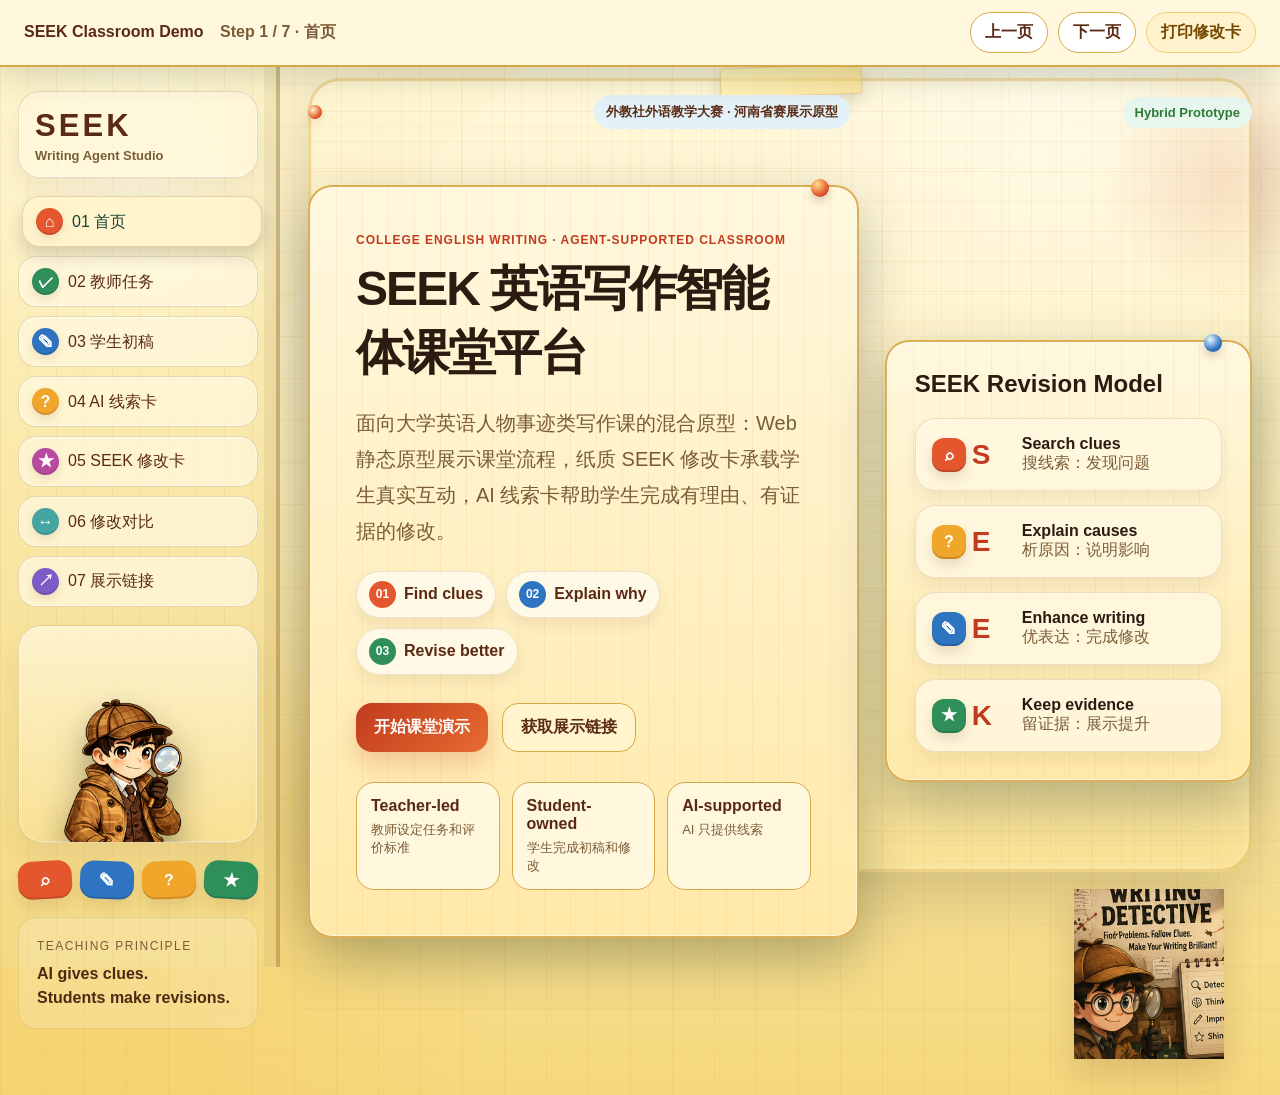
==== index.html @ 020553aa "Add multi-pose characters and rubric reference" ====
<!DOCTYPE html>
<html lang="zh-CN">
<head>
  <meta charset="UTF-8" />
  <meta name="viewport" content="width=device-width, initial-scale=1.0" />
  <title>SEEK Writing Agent Studio</title>
  <link rel="stylesheet" href="styles.css?v=multi-poses-rubric" />
</head>
<body>
  <div class="demo-toolbar" aria-label="Classroom demo controls">
    <div>
      <strong>SEEK Classroom Demo</strong>
      <span id="stepIndicator">Step 1 / 7 · 首页</span>
    </div>
    <div class="toolbar-actions">
      <button id="prevStep" class="ghost-btn">上一页</button>
      <button id="nextStep" class="ghost-btn">下一页</button>
      <button id="printCard" class="print-btn">打印修改卡</button>
    </div>
  </div>

  <div class="app-shell">
    <aside class="sidebar">
      <div class="brand">
        <div>
          <h1>SEEK</h1>
          <p>Writing Agent Studio</p>
        </div>
      </div>
      <nav class="nav-list" aria-label="Prototype sections">
        <button class="nav-item active" data-target="home"><span class="nav-icon">⌂</span>01 首页</button>
        <button class="nav-item" data-target="teacher"><span class="nav-icon">✓</span>02 教师任务</button>
        <button class="nav-item" data-target="draft"><span class="nav-icon">✎</span>03 学生初稿</button>
        <button class="nav-item" data-target="clues"><span class="nav-icon">?</span>04 AI 线索卡</button>
        <button class="nav-item" data-target="seek-card"><span class="nav-icon">★</span>05 SEEK 修改卡</button>
        <button class="nav-item" data-target="review"><span class="nav-icon">↔</span>06 修改对比</button>
        <button class="nav-item" data-target="share"><span class="nav-icon">↗</span>07 展示链接</button>
      </nav>
      <div class="detective-figure" aria-hidden="true">
        <img src="assets/detective-character.png" alt="" />
      </div>
      <div class="tool-stickers" aria-hidden="true">
        <span>⌕</span><span>✎</span><span>?</span><span>★</span>
      </div>
      <div class="sidebar-note">
        <span>Teaching Principle</span>
        <strong>AI gives clues.<br />Students make revisions.</strong>
      </div>
    </aside>

    <main class="main-content">
      <section id="home" class="page active-page hero-page has-character pose-home" data-title="首页">
        <div class="page-character" aria-hidden="true"></div>
        <div class="topbar">
          <span class="badge">外教社外语教学大赛 · 河南省赛展示原型</span>
          <span class="status-dot">Hybrid Prototype</span>
        </div>
        <div class="hero-grid">
          <div class="hero-copy">
            <p class="eyebrow">College English Writing · Agent-supported Classroom</p>
            <h2>SEEK 英语写作智能体课堂平台</h2>
            <p class="hero-text">面向大学英语人物事迹类写作课的混合原型：Web 静态原型展示课堂流程，纸质 SEEK 修改卡承载学生真实互动，AI 线索卡帮助学生完成有理由、有证据的修改。</p>
            <div class="mission-tags" aria-label="Classroom mission tags">
              <span><i>01</i> Find clues</span>
              <span><i>02</i> Explain why</span>
              <span><i>03</i> Revise better</span>
            </div>
            <div class="hero-actions">
              <button class="primary-btn" data-target="teacher">开始课堂演示</button>
              <button class="secondary-btn" data-target="share">获取展示链接</button>
            </div>
            <div class="value-row">
              <div><b>Teacher-led</b><span>教师设定任务和评价标准</span></div>
              <div><b>Student-owned</b><span>学生完成初稿和修改</span></div>
              <div><b>AI-supported</b><span>AI 只提供线索</span></div>
            </div>
          </div>
          <div class="model-card">
            <h3>SEEK Revision Model</h3>
            <div class="seek-steps">
              <div><i>⌕</i><b>S</b><span>Search clues</span><em>搜线索：发现问题</em></div>
              <div><i>?</i><b>E</b><span>Explain causes</span><em>析原因：说明影响</em></div>
              <div><i>✎</i><b>E</b><span>Enhance writing</span><em>优表达：完成修改</em></div>
              <div><i>★</i><b>K</b><span>Keep evidence</span><em>留证据：展示提升</em></div>
            </div>
          </div>
        </div>
      </section>

      <section id="teacher" class="page has-character pose-teacher" data-title="教师任务">
        <div class="page-character" aria-hidden="true"></div>
        <div class="page-header">
          <div>
            <p class="eyebrow">Teacher Dashboard</p>
            <h2>创建人物事迹类写作任务</h2>
          </div>
          <span class="badge">教师主导 · 任务可控</span>
        </div>
        <div class="lesson-flow">
          <div class="flow-item active"><b>✓</b><span>Set Task</span></div>
          <div class="flow-item"><b>✎</b><span>Write Draft</span></div>
          <div class="flow-item"><b>?</b><span>Get Clues</span></div>
          <div class="flow-item"><b>↻</b><span>Revise</span></div>
          <div class="flow-item"><b>★</b><span>Review</span></div>
        </div>
        <div class="panel-grid two-cols">
          <article class="panel">
            <h3>Writing Task</h3>
            <label>Writing Topic</label>
            <input value="Write about a person who inspires you." />
            <label>Target Students</label>
            <input value="First-year non-English majors" />
            <label>Word Requirement</label>
            <input value="80–120 words / one complete paragraph" />
            <label>AI Feedback Mode</label>
            <input value="Clue-based feedback; no direct rewriting" />
          </article>
          <article class="panel rubric-panel">
            <h3>Writing Rubric</h3>
            <div class="rubric-image-card">
              <img src="assets/rubric-reference.png" alt="Writing rubric scoring criteria" />
            </div>
            <button class="primary-btn wide" data-target="draft">发布任务并进入学生端</button>
          </article>
        </div>
      </section>

      <section id="draft" class="page has-character pose-draft" data-title="学生初稿">
        <div class="page-character" aria-hidden="true"></div>
        <div class="page-header">
          <div>
            <p class="eyebrow">Student Workspace</p>
            <h2>学生初稿输入</h2>
          </div>
          <span class="badge">学生主体 · 先写后评</span>
        </div>
        <div class="panel-grid two-cols wide-left">
          <article class="panel">
            <h3>Writing Requirements</h3>
            <ul class="check-list">
              <li>Introduce who the person is.</li>
              <li>Describe one specific event.</li>
              <li>Show one clear quality.</li>
              <li>Explain what you learned.</li>
            </ul>
            <div class="mini-note">课堂提示：先完成自己的初稿，再请求 AI 给线索。</div>
            <div class="teacher-tip"><b>Teacher Cue</b><span>Ask students: What is still general in this draft?</span></div>
          </article>
          <article class="panel writing-panel">
            <h3>My First Draft</h3>
            <textarea id="draftText">The person who inspires me most is my high school English teacher, Ms. Lin. She was always patient and responsible. She often encouraged us when we felt nervous before exams. I still remember that she stayed in the classroom after school to help some students with their English. She also told us that learning English was not only for tests, but also for seeing a bigger world. Because of her, I became more confident in English learning. I think she is a good teacher and I respect her very much.</textarea>
            <button class="primary-btn" data-target="clues">Get AI Clues</button>
          </article>
        </div>
      </section>

      <section id="clues" class="page has-character pose-clues" data-title="AI 线索卡">
        <div class="page-character" aria-hidden="true"></div>
        <div class="page-header">
          <div>
            <p class="eyebrow">AI Clue Cards</p>
            <h2>AI 只给线索，不直接代写</h2>
          </div>
          <span class="badge warning">No full rewriting</span>
        </div>
        <div class="ai-policy">
          <span>Agent Rule</span>
          <strong>Do not rewrite the paragraph directly. Give clue-based feedback only.</strong>
        </div>
        <div class="clue-grid">
          <article class="clue-card selected"><i>人</i><span>Person Clue</span><h3>人物背景还可以更有意义</h3><p>The person is clear, but her background can be more meaningful.</p><strong>Question: What made her different from other teachers?</strong></article>
          <article class="clue-card selected"><i>事</i><span>Event Clue</span><h3>事件仍然比较笼统</h3><p>The event is mentioned, but it is still general.</p><strong>Question: What exactly happened after school?</strong></article>
          <article class="clue-card"><i>品</i><span>Quality Clue</span><h3>品质需要通过行动体现</h3><p>You used patient and responsible, but the event should show these qualities more strongly.</p><strong>Question: Which action shows them?</strong></article>
          <article class="clue-card"><i>悟</i><span>Lesson Clue</span><h3>结尾启发可以更深入</h3><p>The ending tells your feeling, but the lesson can be deeper.</p><strong>Question: How did she change your attitude?</strong></article>
          <article class="clue-card"><i>词</i><span>Language Clue</span><h3>表达准确但略普通</h3><p>Some expressions are correct but common.</p><strong>Question: Can you replace “good teacher” with a more specific expression?</strong></article>
        </div>
        <div class="bottom-action"><button class="primary-btn" data-target="seek-card">填写 SEEK 修改证据卡</button></div>
      </section>

      <section id="seek-card" class="page has-character pose-seek" data-title="SEEK 修改卡">
        <div class="page-character" aria-hidden="true"></div>
        <div class="page-header">
          <div>
            <p class="eyebrow">SEEK Revision Evidence</p>
            <h2>两分钟修改证据卡</h2>
          </div>
          <span class="badge">网页填写 · 纸质手卡同步</span>
        </div>
        <div id="printableCard" class="seek-form-card printable-card">
          <div class="card-title"><h3>SEEK 两分钟修改证据卡</h3><p>Topic: Write about a person who inspires you.</p></div>
          <div class="seek-row"><div class="seek-label">S<br /><span>Search</span></div><div><label>我发现的问题是：</label><input value="The event is not specific enough." /></div></div>
          <div class="seek-row"><div class="seek-label">E<br /><span>Explain</span></div><div><label>这个问题会让文章：</label><div class="chips"><button class="chip active">不具体</button><button class="chip">不清楚</button><button class="chip">不感人</button><button class="chip">不连贯</button></div></div></div>
          <div class="seek-row"><div class="seek-label">E<br /><span>Enhance</span></div><div><label>我准备：</label><div class="chips"><button class="chip active">加具体事件</button><button class="chip">换词语</button><button class="chip active">补品质</button><button class="chip">写启发</button></div></div></div>
          <div class="seek-row"><div class="seek-label">K<br /><span>Keep</span></div><div><label>修改后，文章变得：</label><div class="chips"><button class="chip active">更具体</button><button class="chip active">更清楚</button><button class="chip">更自然</button><button class="chip">更有感染力</button></div></div></div>
          <div class="speaking-frame">I added __________________ because __________________.</div>
        </div>
        <div class="bottom-action"><button class="secondary-btn" id="printCardInline">打印这张手卡</button><button class="primary-btn" data-target="review">查看修改前后对比</button></div>
      </section>

      <section id="review" class="page has-character pose-review" data-title="修改对比">
        <div class="page-character" aria-hidden="true"></div>
        <div class="page-header">
          <div>
            <p class="eyebrow">Before & After Review</p>
            <h2>修改前后对比与课堂展示</h2>
          </div>
          <span class="badge success">Evidence-based revision</span>
        </div>
        <div class="compare-grid">
          <article class="panel draft-card"><h3>Before Revision</h3><p>The person who inspires me most is my high school English teacher, Ms. Lin. She was always patient and responsible. She often encouraged us when we felt nervous before exams. I still remember that she stayed in the classroom after school to help some students with their English. She also told us that learning English was not only for tests, but also for seeing a bigger world. Because of her, I became more confident in English learning. I think she is a good teacher and I respect her very much.</p></article>
          <article class="panel revised-card"><h3>After Revision</h3><p>The person who has influenced me most is my high school English teacher, Ms. Lin. At that time, I was afraid of speaking English in public because I often worried about making mistakes. One evening before the final exam, she noticed that several of us were still confused about the speaking task. Instead of simply giving us answers, she stayed in the classroom for nearly an hour, listened to each student patiently, and helped us improve our expressions sentence by sentence. From her, I learned that a responsible teacher does not just teach a subject; she helps students discover confidence in themselves.</p></article>
        </div>
        <div class="evidence-strip"><div><span>Revision Action</span><b>Added a specific event</b></div><div><span>Reason</span><b>It shows responsibility more clearly</b></div><div><span>Effect</span><b>More specific and convincing</b></div></div>
        <div class="speaking-card"><strong>Student Speaking Frame</strong><p>I added a specific event because it can show Ms. Lin’s responsibility more clearly.</p></div>
      </section>

      <section id="share" class="page has-character pose-share" data-title="展示链接">
        <div class="page-character" aria-hidden="true"></div>
        <div class="page-header">
          <div>
            <p class="eyebrow">Contest Sharing Page</p>
            <h2>公网展示链接与课堂备用方案</h2>
          </div>
          <span class="badge success">Ready to Share</span>
        </div>
        <div class="panel-grid two-cols">
          <article class="panel">
            <h3>Web 原型体验地址</h3>
            <div class="link-box" id="publicLink">https://dark-077.github.io/seek-writing-agent-studio/</div>
            <button class="primary-btn" id="copyLink">复制链接</button>
            <p class="muted-text">发给评委、老师或同学时，请使用这个 github.io 链接。不要发送 GitHub 仓库代码链接。</p>
          </article>
          <article class="panel qr-panel">
            <h3>二维码占位区</h3>
            <div class="qr-mock" aria-label="QR code placeholder"><i></i><i></i><i></i><i></i><i></i><i></i><i></i><i></i><i></i></div>
            <p class="muted-text">正式提交前可将公网链接生成二维码，放入课件或打印材料。</p>
          </article>
        </div>
        <div class="backup-plan">
          <h3>现场备用方案</h3>
          <div><b>Plan A</b><span>公网链接在线演示</span></div>
          <div><b>Plan B</b><span>本地 index.html 离线打开</span></div>
          <div><b>Plan C</b><span>截图或演示视频备用</span></div>
        </div>
      </section>
    </main>
  </div>
  <script src="script.js"></script>
</body>
</html>
---- styles.css ----
:root {
  --bg: #fff0b8;
  --panel: #fff4cc;
  --ink: #2b1b10;
  --muted: #7a5d37;
  --primary: #c23b1e;
  --primary-dark: #5a2a14;
  --accent: #f4b82f;
  --line: #d7a846;
  --soft: #fff8df;
  --success: #2f7b36;
  --warning: #9d6500;
  --sticker-red: #e4572e;
  --sticker-blue: #2f74c0;
  --sticker-green: #2f8f5b;
  --sticker-purple: #b84aa0;
  font-family: Inter, "Segoe UI", "Microsoft YaHei", Arial, sans-serif;
}

* { box-sizing: border-box; }

body {
  margin: 0;
  background:
    radial-gradient(circle at 82% 12%, rgba(255, 255, 255, .52), transparent 22%),
    radial-gradient(circle at 8% 82%, rgba(244, 184, 47, .28), transparent 28%),
    linear-gradient(90deg, rgba(215, 168, 70, .16) 1px, transparent 1px),
    linear-gradient(rgba(215, 168, 70, .12) 1px, transparent 1px),
    linear-gradient(180deg, #fff8dc 0%, #ffefb7 48%, #f5d87d 100%);
  background-size: auto, auto, 42px 42px, 42px 42px, auto;
  color: var(--ink);
}

button, input, textarea { font: inherit; }

.app-shell {
  display: grid;
  grid-template-columns: 280px 1fr;
  min-height: 100vh;
}

.sidebar {
  background:
    radial-gradient(circle at 48% 14%, rgba(255,255,255,.46), transparent 24%),
    linear-gradient(90deg, rgba(215, 168, 70, .14) 1px, transparent 1px),
    linear-gradient(180deg, #fff5c9, #f3d982);
  background-size: auto, 28px 28px, auto;
  color: #4a2b13;
  padding: 24px 18px;
  display: flex;
  flex-direction: column;
  gap: 18px;
  position: sticky;
  top: 0;
  height: 100vh;
  border-right: 4px solid rgba(134, 91, 26, .38);
  box-shadow: inset -12px 0 0 rgba(134, 91, 26, .08);
}

.brand {
  padding: 16px 16px 14px;
  border-radius: 22px;
  background: rgba(255, 248, 223, .62);
  border: 1px solid rgba(134, 91, 26, .18);
  box-shadow: inset 0 0 0 1px rgba(255,255,255,.5), 0 12px 24px rgba(90,42,20,.08);
}

.brand h1 {
  margin: 0;
  letter-spacing: .1em;
  font-size: 31px;
  color: #5a2a14;
}
.brand p { margin: 4px 0 0; color: #7a5d37; font-size: 13px; font-weight: 700; }

.nav-list { display: grid; gap: 9px; }

.nav-item {
  border: 1px solid rgba(134, 91, 26, .2);
  background: rgba(255, 248, 223, .72);
  color: #5a2a14;
  border-radius: 18px;
  padding: 11px 13px;
  text-align: left;
  cursor: pointer;
  transition: .18s ease;
  box-shadow: inset 0 0 0 1px rgba(255,255,255,.42);
}

.nav-item:hover, .nav-item.active {
  background: #fff4cc;
  color: #164333;
  transform: translateX(4px);
  box-shadow: 0 8px 18px rgba(0,0,0,.16);
}

.nav-icon {
  width: 27px;
  height: 27px;
  margin-right: 9px;
  display: inline-grid;
  place-items: center;
  border-radius: 50%;
  color: white;
  font-weight: 900;
  box-shadow: inset 0 -2px 0 rgba(0,0,0,.12), 0 4px 8px rgba(90,42,20,.1);
}

.nav-item:nth-child(1) .nav-icon { background: var(--sticker-red); }
.nav-item:nth-child(2) .nav-icon { background: var(--sticker-green); }
.nav-item:nth-child(3) .nav-icon { background: var(--sticker-blue); }
.nav-item:nth-child(4) .nav-icon { background: #f0a52b; }
.nav-item:nth-child(5) .nav-icon { background: var(--sticker-purple); }
.nav-item:nth-child(6) .nav-icon { background: #45a6a1; }
.nav-item:nth-child(7) .nav-icon { background: #7d5cc8; }

.detective-figure {
  position: relative;
  height: 218px;
  margin: 0;
  flex: 0 0 auto;
  overflow: hidden;
  border-radius: 24px;
  background: linear-gradient(180deg, rgba(255, 248, 223, .72), rgba(255, 232, 160, .42));
  border: 1px solid rgba(134, 91, 26, .18);
  box-shadow: inset 0 0 0 1px rgba(255,255,255,.45), 0 14px 28px rgba(90,42,20,.08);
}

.detective-figure img {
  position: absolute;
  left: 50%;
  bottom: -18px;
  width: 245px;
  max-width: none;
  transform: translateX(-50%);
  filter: drop-shadow(0 18px 18px rgba(0,0,0,.35));
}

.tool-stickers {
  display: grid;
  grid-template-columns: repeat(4, 1fr);
  gap: 8px;
}

.tool-stickers span {
  height: 38px;
  display: grid;
  place-items: center;
  border-radius: 14px;
  color: white;
  font-weight: 900;
  box-shadow: inset 0 -2px 0 rgba(0,0,0,.14), 0 8px 14px rgba(90,42,20,.1);
}

.tool-stickers span:nth-child(1) { background: var(--sticker-red); transform: rotate(-3deg); }
.tool-stickers span:nth-child(2) { background: var(--sticker-blue); transform: rotate(2deg); }
.tool-stickers span:nth-child(3) { background: #f0a52b; transform: rotate(-2deg); }
.tool-stickers span:nth-child(4) { background: var(--sticker-green); transform: rotate(3deg); }

.sidebar-note {
  margin-top: auto;
  padding: 18px;
  border-radius: 18px;
  background: rgba(255,255,255,.18);
  border: 1px solid rgba(134, 91, 26, .14);
}

.sidebar-note span { color: #7a5d37; font-size: 12px; text-transform: uppercase; letter-spacing: .12em; }
.sidebar-note strong { display: block; margin-top: 8px; line-height: 1.5; }

.main-content {
  position: relative;
  padding: 28px;
  overflow: hidden;
  background:
    linear-gradient(135deg, rgba(255, 236, 167, .18) 0 12%, transparent 12% 100%),
    radial-gradient(circle at 94% 11%, rgba(194, 59, 30, .18), transparent 9%),
    radial-gradient(circle at 8% 72%, rgba(244, 184, 47, .18), transparent 13%);
}

.main-content::before {
  content: "";
  position: fixed;
  inset: 78px 28px 28px 308px;
  pointer-events: none;
  background:
    linear-gradient(rgba(215, 168, 70, .12) 1px, transparent 1px),
    linear-gradient(90deg, rgba(215, 168, 70, .1) 1px, transparent 1px),
    linear-gradient(180deg, rgba(255, 248, 223, .34), rgba(255, 231, 158, .2));
  background-size: 30px 30px, 30px 30px, auto;
  border: 3px solid rgba(215, 168, 70, .38);
  border-radius: 32px;
  box-shadow: inset 0 0 0 8px rgba(255, 244, 204, .12), 0 24px 70px rgba(0, 0, 0, .16);
}

.main-content::after {
  content: "";
  position: fixed;
  top: 66px;
  left: calc(50% + 80px);
  width: 140px;
  height: 28px;
  pointer-events: none;
  transform: rotate(-2deg);
  background: linear-gradient(90deg, rgba(255, 239, 169, .68), rgba(255, 218, 111, .52));
  border: 1px solid rgba(138, 94, 25, .18);
  border-radius: 4px;
  box-shadow: 0 8px 18px rgba(0,0,0,.12);
}

.topbar::before, .page-header::before {
  content: "";
  width: 14px;
  height: 14px;
  flex: 0 0 auto;
  border-radius: 50%;
  background: radial-gradient(circle at 35% 35%, #fff6c8, #e4572e 62%, #9e2d1a);
  box-shadow: 0 4px 8px rgba(90,42,20,.12);
}

.page { display: none; animation: fade .22s ease; position: relative; z-index: 1; }
.active-page { display: block; }
.has-character { padding-bottom: 96px; }

.page-character {
  position: absolute;
  right: 18px;
  bottom: 18px;
  width: 126px;
  height: 150px;
  z-index: 0;
  pointer-events: none;
  opacity: .94;
  background-image: url("assets/character-poses.png");
  background-repeat: no-repeat;
  background-size: 768px 512px;
  filter: drop-shadow(0 16px 18px rgba(90,42,20,.18));
}

.page > :not(.page-character) { position: relative; z-index: 1; }
.pose-home .page-character { right: 28px; bottom: 8px; width: 150px; height: 170px; background-position: -18px -28px; }
.pose-teacher .page-character { right: 4px; bottom: 8px; width: 132px; height: 160px; background-position: -182px -30px; }
.pose-draft .page-character { right: 10px; bottom: 2px; width: 130px; height: 160px; background-position: -340px -28px; }
.pose-clues .page-character { right: 8px; bottom: 4px; width: 132px; height: 160px; background-position: -504px -30px; }
.pose-seek .page-character { right: 8px; bottom: 0; width: 132px; height: 160px; background-position: -26px -220px; }
.pose-review .page-character { right: 10px; bottom: 2px; width: 132px; height: 160px; background-position: -190px -220px; }
.pose-share .page-character { right: 8px; bottom: 0; width: 132px; height: 160px; background-position: -354px -220px; }

@keyframes fade { from { opacity: .45; transform: translateY(8px); } to { opacity: 1; transform: translateY(0); } }

.topbar, .page-header {
  display: flex;
  justify-content: space-between;
  align-items: center;
  margin-bottom: 22px;
}

.page-header h2, .hero-copy h2 {
  margin: 0;
  font-size: clamp(28px, 4vw, 48px);
  letter-spacing: -.04em;
}

.eyebrow {
  margin: 0 0 10px;
  color: var(--primary);
  font-weight: 700;
  letter-spacing: .08em;
  text-transform: uppercase;
  font-size: 12px;
}

.badge, .status-dot {
  display: inline-flex;
  align-items: center;
  border-radius: 999px;
  padding: 8px 12px;
  background: #e3f1f8;
  color: var(--primary-dark);
  font-weight: 700;
  font-size: 13px;
}

.badge.warning { background: #fff2cc; color: var(--warning); }
.badge.success { background: #dff4e9; color: var(--success); }
.status-dot { background: #e7f7ee; color: var(--success); }

.hero-grid {
  min-height: calc(100vh - 80px);
  display: grid;
  grid-template-columns: 1.2fr .8fr;
  gap: 26px;
  align-items: center;
}

.hero-copy, .model-card, .panel, .seek-form-card, .speaking-card {
  background:
    linear-gradient(90deg, rgba(215,168,70,.12) 1px, transparent 1px),
    linear-gradient(#fff8df, #ffe9a8);
  background-size: 26px 26px, auto;
  border: 2px solid rgba(215,168,70,.9);
  border-radius: 24px;
  box-shadow: 0 22px 55px rgba(7, 34, 27, .28), inset 0 0 0 1px rgba(255,255,255,.62);
}

.hero-copy::before, .model-card::before, .panel::before, .seek-form-card::before {
  content: "";
  position: absolute;
  top: -8px;
  right: 28px;
  width: 18px;
  height: 18px;
  border-radius: 50%;
  background: radial-gradient(circle at 35% 30%, #ffdf8a, var(--sticker-red) 62%, #9e2d1a);
  box-shadow: 0 5px 8px rgba(70,32,13,.18);
}

.model-card::before { background: radial-gradient(circle at 35% 30%, #e6f6ff, var(--sticker-blue) 62%, #174c83); }
.panel::before { background: radial-gradient(circle at 35% 30%, #eaffd8, var(--sticker-green) 62%, #1a5d39); }
.seek-form-card::before { background: radial-gradient(circle at 35% 30%, #fff4c9, #f0a52b 62%, #9d6500); }

.hero-copy { padding: 46px; position: relative; }
.hero-text { font-size: 20px; color: var(--muted); line-height: 1.8; max-width: 720px; }
.mission-tags {
  display: flex;
  flex-wrap: wrap;
  gap: 10px;
  margin-top: 22px;
}

.mission-tags span {
  display: inline-flex;
  align-items: center;
  gap: 8px;
  padding: 9px 12px;
  border-radius: 999px;
  background: rgba(255,255,255,.62);
  border: 1px solid rgba(134, 91, 26, .14);
  color: #5a2a14;
  font-weight: 800;
  box-shadow: 0 8px 14px rgba(90,42,20,.08);
}

.mission-tags i {
  width: 27px;
  height: 27px;
  display: grid;
  place-items: center;
  border-radius: 50%;
  color: white;
  font-style: normal;
  font-size: 12px;
  background: var(--sticker-red);
}

.mission-tags span:nth-child(2) i { background: var(--sticker-blue); }
.mission-tags span:nth-child(3) i { background: var(--sticker-green); }

.hero-actions { display: flex; gap: 14px; margin-top: 28px; }

.primary-btn, .secondary-btn {
  border: none;
  border-radius: 16px;
  padding: 13px 18px;
  cursor: pointer;
  font-weight: 800;
  transition: .18s ease;
}

.primary-btn { background: linear-gradient(135deg, #c23b1e, #e66b2f); color: white; box-shadow: 0 12px 24px rgba(194,59,30,.22); }
.primary-btn:hover { background: var(--primary-dark); transform: translateY(-1px); }
.secondary-btn { background: #fff4cc; color: var(--primary-dark); border: 1px solid var(--line); }
.wide { width: 100%; margin-top: 18px; }

.model-card { padding: 28px; position: relative; }
.model-card h3 { margin: 0 0 20px; font-size: 24px; }
.seek-steps { display: grid; gap: 14px; }
.seek-steps div {
  display: grid;
  grid-template-columns: 40px 50px 1fr;
  align-items: center;
  padding: 16px;
  border-radius: 20px;
  background: rgba(255, 248, 223, .9);
  border: 1px solid rgba(134, 91, 26, .16);
  box-shadow: 0 9px 16px rgba(90,42,20,.07);
}
.seek-steps i {
  grid-row: span 2;
  width: 34px;
  height: 34px;
  display: grid;
  place-items: center;
  border-radius: 12px;
  color: white;
  font-style: normal;
  font-weight: 900;
  box-shadow: inset 0 -2px 0 rgba(0,0,0,.16), 0 6px 12px rgba(90,42,20,.14);
}
.seek-steps div:nth-child(1) i { background: #e4572e; }
.seek-steps div:nth-child(2) i { background: #f0a52b; }
.seek-steps div:nth-child(3) i { background: #2f74c0; }
.seek-steps div:nth-child(4) i { background: #2f8f5b; }
.seek-steps b { grid-row: span 2; font-size: 28px; color: var(--primary); }
.seek-steps span { font-weight: 800; }
.seek-steps em { color: var(--muted); font-style: normal; }

.panel-grid { display: grid; gap: 22px; }
.two-cols { grid-template-columns: repeat(2, minmax(0, 1fr)); }
.wide-left { grid-template-columns: .8fr 1.2fr; }

.panel { padding: 24px; position: relative; }
.panel h3 { margin: 0 0 18px; font-size: 22px; }
label { display: block; color: var(--muted); font-weight: 700; margin: 14px 0 7px; }
input, textarea {
  width: 100%;
  border: 1px solid var(--line);
  background: #fbfdff;
  border-radius: 14px;
  padding: 13px 14px;
  outline: none;
  color: var(--ink);
}
textarea { min-height: 270px; resize: vertical; line-height: 1.7; }
input:focus, textarea:focus { border-color: var(--primary); box-shadow: 0 0 0 4px rgba(31,111,159,.12); }

.rubric-image-card {
  overflow: hidden;
  border-radius: 20px;
  background: #fff8df;
  border: 1px solid rgba(134, 91, 26, .18);
  box-shadow: inset 0 0 0 1px rgba(255,255,255,.5), 0 14px 24px rgba(90,42,20,.08);
}

.rubric-image-card img {
  display: block;
  width: 100%;
  height: auto;
}

.check-list { margin: 0; padding-left: 20px; line-height: 2; color: var(--muted); }
.mini-note { margin-top: 24px; padding: 14px; border-radius: 16px; background: #fff2cc; color: #744800; font-weight: 700; }

.clue-grid {
  display: grid;
  grid-template-columns: repeat(5, minmax(190px, 1fr));
  gap: 16px;
}
.clue-card {
  min-height: 280px;
  border: 1px solid var(--line);
  border-radius: 24px;
  padding: 20px;
  background: #fff8df;
  box-shadow: 0 18px 45px rgba(7,34,27,.12);
  display: flex;
  flex-direction: column;
  gap: 12px;
  position: relative;
  overflow: hidden;
}
.clue-card::after {
  content: "";
  position: absolute;
  right: -26px;
  top: -26px;
  width: 78px;
  height: 78px;
  border-radius: 50%;
  background: rgba(244, 184, 47, .24);
}
.clue-card i {
  width: 38px;
  height: 38px;
  display: grid;
  place-items: center;
  border-radius: 14px;
  color: white;
  font-style: normal;
  font-weight: 900;
  box-shadow: inset 0 -2px 0 rgba(0,0,0,.16), 0 7px 14px rgba(90,42,20,.12);
}
.clue-card:nth-child(1) i { background: #e4572e; }
.clue-card:nth-child(2) i { background: #2f74c0; }
.clue-card:nth-child(3) i { background: #2f8f5b; }
.clue-card:nth-child(4) i { background: #f0a52b; }
.clue-card:nth-child(5) i { background: #b84aa0; }
.clue-card.selected { border-color: var(--primary); background: linear-gradient(180deg, #fff9e6, #fff); }
.clue-card span { color: var(--primary); font-weight: 900; font-size: 12px; text-transform: uppercase; letter-spacing: .08em; }
.clue-card h3 { margin: 0; }
.clue-card p { color: var(--muted); line-height: 1.55; }
.clue-card strong { margin-top: auto; line-height: 1.55; }

.bottom-action { margin-top: 22px; display: flex; justify-content: flex-end; }

.seek-form-card { padding: 26px; display: grid; gap: 16px; position: relative; }
.seek-row {
  display: grid;
  grid-template-columns: 86px 1fr;
  gap: 18px;
  align-items: center;
  padding: 16px;
  border-radius: 20px;
  background: var(--soft);
  border: 1px solid var(--line);
}
.seek-label {
  width: 70px;
  height: 70px;
  border-radius: 22px;
  background: var(--primary);
  color: white;
  display: grid;
  place-items: center;
  text-align: center;
  font-size: 24px;
  font-weight: 900;
}
.seek-label span { display: block; font-size: 10px; font-weight: 700; opacity: .82; }
.chips { display: flex; flex-wrap: wrap; gap: 10px; }
.chip {
  border: 1px solid var(--line);
  background: white;
  padding: 9px 12px;
  border-radius: 999px;
  cursor: pointer;
  color: var(--muted);
}
.chip.active { background: #e3f1f8; border-color: var(--primary); color: var(--primary-dark); font-weight: 800; }

.compare-grid { display: grid; grid-template-columns: 1fr 1fr; gap: 20px; }
.draft-card p, .revised-card p { line-height: 1.8; color: var(--muted); }
.revised-card { border-color: rgba(47,148,97,.35); }
.evidence-strip {
  display: grid;
  grid-template-columns: repeat(3, 1fr);
  gap: 14px;
  margin-top: 18px;
}
.evidence-strip div {
  background: white;
  border: 1px solid var(--line);
  border-radius: 18px;
  padding: 16px;
}
.evidence-strip span { display: block; color: var(--muted); font-size: 12px; text-transform: uppercase; letter-spacing: .08em; }
.evidence-strip b { display: block; margin-top: 6px; color: var(--primary-dark); }
.speaking-card { margin-top: 18px; padding: 20px; background: #fff8e6; border-color: #ffdf91; }
.speaking-card p { margin-bottom: 0; font-size: 20px; }

.demo-toolbar {
  position: sticky;
  top: 0;
  z-index: 20;
  display: flex;
  justify-content: space-between;
  align-items: center;
  gap: 18px;
  padding: 12px 24px;
  background: rgba(255, 248, 223, .94);
  border-bottom: 2px solid var(--line);
  backdrop-filter: blur(14px);
  box-shadow: 0 12px 30px rgba(7, 34, 27, .14);
}

.demo-toolbar strong { color: var(--primary-dark); }
.demo-toolbar span { margin-left: 12px; color: var(--muted); font-weight: 700; }
.toolbar-actions { display: flex; gap: 10px; flex-wrap: wrap; justify-content: flex-end; }

.ghost-btn, .print-btn {
  border: 1px solid var(--line);
  border-radius: 999px;
  padding: 9px 14px;
  cursor: pointer;
  font-weight: 800;
  background: white;
  color: var(--primary-dark);
}

.print-btn { background: #fff2cc; color: #744800; border-color: #f0cf74; }
.ghost-btn:hover, .print-btn:hover { transform: translateY(-1px); box-shadow: 0 10px 18px rgba(20, 50, 75, .1); }

.value-row {
  display: grid;
  grid-template-columns: repeat(3, 1fr);
  gap: 12px;
  margin-top: 30px;
}

.value-row div {
  padding: 14px;
  border-radius: 18px;
  background: var(--soft);
  border: 1px solid var(--line);
}
.value-row b { display: block; color: var(--primary-dark); }
.value-row span { display: block; margin-top: 6px; color: var(--muted); font-size: 13px; }

.lesson-flow {
  display: grid;
  grid-template-columns: repeat(5, 1fr);
  gap: 12px;
  margin-bottom: 22px;
}

.flow-item {
  display: flex;
  align-items: center;
  gap: 10px;
  padding: 13px;
  border-radius: 20px;
  background: rgba(255, 248, 223, .86);
  border: 1px solid rgba(134, 91, 26, .18);
  color: var(--muted);
  box-shadow: inset 0 0 0 1px rgba(255,255,255,.45), 0 10px 20px rgba(90,42,20,.08);
}
.flow-item b {
  width: 35px;
  height: 35px;
  display: grid;
  place-items: center;
  border-radius: 50%;
  background: var(--sticker-blue);
  color: white;
}
.flow-item:nth-child(2) b { background: var(--sticker-green); }
.flow-item:nth-child(3) b { background: #f0a52b; }
.flow-item:nth-child(4) b { background: var(--sticker-purple); }
.flow-item:nth-child(5) b { background: var(--sticker-red); }
.flow-item.active { border-color: var(--primary); color: var(--primary-dark); font-weight: 800; }

.teacher-tip, .ai-policy {
  margin-top: 18px;
  padding: 16px;
  border-radius: 18px;
  display: flex;
  gap: 12px;
  align-items: center;
}
.teacher-tip { background: #e7f7ee; color: #1d6843; }
.teacher-tip b, .ai-policy span { white-space: nowrap; font-weight: 900; }
.teacher-tip span { line-height: 1.5; }
.ai-policy { margin-bottom: 20px; background: #fff2cc; color: #744800; border: 1px solid #f0cf74; }
.ai-policy strong { line-height: 1.5; }

.card-title {
  display: flex;
  justify-content: space-between;
  gap: 16px;
  align-items: flex-start;
  padding-bottom: 12px;
  border-bottom: 1px dashed var(--line);
}
.card-title h3, .card-title p { margin: 0; }
.card-title p { color: var(--muted); font-weight: 700; }
.speaking-frame {
  padding: 16px;
  border-radius: 18px;
  background: #fff8e6;
  border: 1px solid #ffdf91;
  color: #744800;
  font-weight: 900;
  font-size: 20px;
}

.link-box {
  padding: 16px;
  border-radius: 18px;
  background: #f4fbff;
  border: 1px dashed var(--primary);
  color: var(--primary-dark);
  font-weight: 900;
  word-break: break-all;
  margin-bottom: 14px;
}
.muted-text { color: var(--muted); line-height: 1.7; }
.qr-panel { text-align: center; }
.qr-mock {
  width: 190px;
  height: 190px;
  margin: 8px auto 16px;
  display: grid;
  grid-template-columns: repeat(3, 1fr);
  gap: 10px;
  padding: 16px;
  border-radius: 24px;
  background: white;
  border: 1px solid var(--line);
  box-shadow: inset 0 0 0 10px #f4fbff;
}
.qr-mock i { display: block; border-radius: 8px; background: var(--primary-dark); }
.qr-mock i:nth-child(2n) { background: var(--line); }
.qr-mock i:nth-child(3n) { background: var(--primary); }

.backup-plan {
  display: grid;
  grid-template-columns: repeat(3, 1fr);
  gap: 14px;
  margin-top: 22px;
}
.backup-plan h3 { grid-column: 1 / -1; margin: 0; }
.backup-plan div {
  padding: 16px;
  border-radius: 18px;
  background: white;
  border: 1px solid var(--line);
}
.backup-plan b { display: block; color: var(--primary); margin-bottom: 6px; }
.backup-plan span { color: var(--muted); }

@media print {
  body { background: white; }
  body * { visibility: hidden; }
  #printableCard, #printableCard * { visibility: visible; }
  #printableCard {
    position: absolute;
    left: 0;
    top: 0;
    width: 100%;
    box-shadow: none;
    border: 1px solid #d8e4ec;
  }
}

@media (max-width: 1100px) {
  .app-shell { grid-template-columns: 1fr; }
  .sidebar { position: static; height: auto; }
  .hero-grid, .two-cols, .wide-left, .compare-grid, .lesson-flow, .value-row, .backup-plan { grid-template-columns: 1fr; }
  .clue-grid { grid-template-columns: repeat(2, 1fr); }
}

@media (max-width: 700px) {
  .main-content { padding: 16px; }
  .hero-copy { padding: 26px; }
  .has-character { padding-bottom: 0; }
  .page-character { display: none; }
  .clue-grid, .evidence-strip { grid-template-columns: 1fr; }
  .page-header, .demo-toolbar, .card-title, .ai-policy, .teacher-tip { align-items: flex-start; gap: 12px; flex-direction: column; }
  .toolbar-actions { width: 100%; justify-content: flex-start; }
}
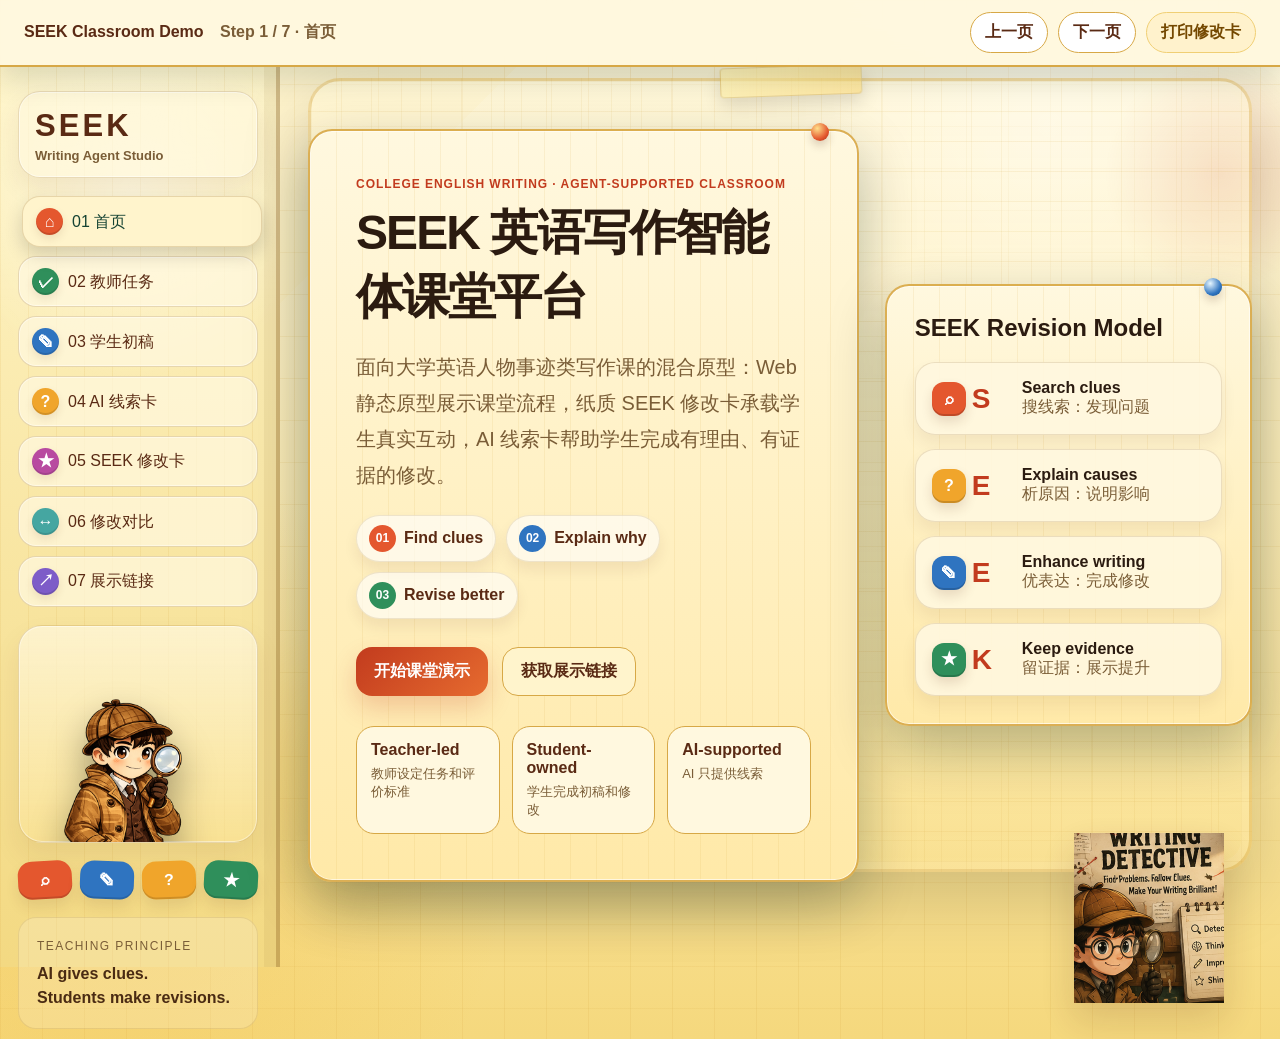
==== commit ba768dce: "Remove contest badge from teacher homepage" ====
--- a/index.html
+++ b/index.html
@@ -4,7 +4,7 @@
   <meta charset="UTF-8" />
   <meta name="viewport" content="width=device-width, initial-scale=1.0" />
   <title>SEEK Writing Agent Studio</title>
-  <link rel="stylesheet" href="styles.css?v=multi-poses-rubric" />
+  <link rel="stylesheet" href="styles.css?v=student-entry" />
 </head>
 <body>
   <div class="demo-toolbar" aria-label="Classroom demo controls">
@@ -51,10 +51,6 @@
     <main class="main-content">
       <section id="home" class="page active-page hero-page has-character pose-home" data-title="首页">
         <div class="page-character" aria-hidden="true"></div>
-        <div class="topbar">
-          <span class="badge">外教社外语教学大赛 · 河南省赛展示原型</span>
-          <span class="status-dot">Hybrid Prototype</span>
-        </div>
         <div class="hero-grid">
           <div class="hero-copy">
             <p class="eyebrow">College English Writing · Agent-supported Classroom</p>
@@ -116,10 +112,14 @@
             <input value="Clue-based feedback; no direct rewriting" />
           </article>
           <article class="panel rubric-panel">
-            <h3>Writing Rubric</h3>
-            <div class="rubric-image-card">
-              <img src="assets/rubric-reference.png" alt="Writing rubric scoring criteria" />
-            </div>
+            <h3>Rubric Dimensions</h3>
+            <div class="rubric-list wave-rubric">
+              <div><strong>W</strong><span>Who</span><b>25</b></div>
+              <div><strong>A</strong><span>Actions</span><b>25</b></div>
+              <div><strong>V</strong><span>Values</span><b>25</b></div>
+              <div><strong>E</strong><span>Echo</span><b>25</b></div>
+            </div>
+            <div class="rubric-total"><span>Total Score</span><b>100</b></div>
             <button class="primary-btn wide" data-target="draft">发布任务并进入学生端</button>
           </article>
         </div>
@@ -192,7 +192,7 @@
           <div class="seek-row"><div class="seek-label">E<br /><span>Explain</span></div><div><label>这个问题会让文章：</label><div class="chips"><button class="chip active">不具体</button><button class="chip">不清楚</button><button class="chip">不感人</button><button class="chip">不连贯</button></div></div></div>
           <div class="seek-row"><div class="seek-label">E<br /><span>Enhance</span></div><div><label>我准备：</label><div class="chips"><button class="chip active">加具体事件</button><button class="chip">换词语</button><button class="chip active">补品质</button><button class="chip">写启发</button></div></div></div>
           <div class="seek-row"><div class="seek-label">K<br /><span>Keep</span></div><div><label>修改后，文章变得：</label><div class="chips"><button class="chip active">更具体</button><button class="chip active">更清楚</button><button class="chip">更自然</button><button class="chip">更有感染力</button></div></div></div>
-          <div class="speaking-frame">I added __________________ because __________________.</div>
+          <div class="speaking-frame">I added <input class="inline-blank" aria-label="What did you add" /> because <input class="inline-blank" aria-label="Why did you add it" />.</div>
         </div>
         <div class="bottom-action"><button class="secondary-btn" id="printCardInline">打印这张手卡</button><button class="primary-btn" data-target="review">查看修改前后对比</button></div>
       </section>
@@ -226,14 +226,23 @@
         <div class="panel-grid two-cols">
           <article class="panel">
             <h3>Web 原型体验地址</h3>
-            <div class="link-box" id="publicLink">https://dark-077.github.io/seek-writing-agent-studio/</div>
-            <button class="primary-btn" id="copyLink">复制链接</button>
-            <p class="muted-text">发给评委、老师或同学时，请使用这个 github.io 链接。不要发送 GitHub 仓库代码链接。</p>
+            <div class="entry-card">
+              <h4>教师 / 评委演示入口</h4>
+              <p>用于完整展示课堂流程、教师任务、学生端、AI 线索、SEEK 修改卡和展示备用方案。</p>
+              <div class="link-box" id="publicLink">https://dark-077.github.io/seek-writing-agent-studio/</div>
+            </div>
+            <div class="entry-card">
+              <h4>学生扫码入口</h4>
+              <p>用于课堂学生扫描二维码，只保留写作任务、初稿、AI 线索和 SEEK 修改卡。</p>
+              <div class="link-box">https://dark-077.github.io/seek-writing-agent-studio/student.html</div>
+            </div>
+            <button class="primary-btn" id="copyLink">复制教师演示链接</button>
+            <p class="muted-text">对外展示请使用 github.io 链接；学生课堂二维码建议使用 student.html 入口，不要发送 GitHub 仓库代码链接。</p>
           </article>
           <article class="panel qr-panel">
-            <h3>二维码占位区</h3>
-            <div class="qr-mock" aria-label="QR code placeholder"><i></i><i></i><i></i><i></i><i></i><i></i><i></i><i></i><i></i></div>
-            <p class="muted-text">正式提交前可将公网链接生成二维码，放入课件或打印材料。</p>
+            <h3>学生二维码占位区</h3>
+            <div class="qr-mock" aria-label="Student QR code placeholder"><i></i><i></i><i></i><i></i><i></i><i></i><i></i><i></i><i></i></div>
+            <p class="muted-text">正式提交前可将学生入口链接生成二维码，放入课件或打印材料，学生扫码后不会看到完整教师演示界面。</p>
           </article>
         </div>
         <div class="backup-plan">
--- a/styles.css
+++ b/styles.css
@@ -424,19 +424,50 @@
 textarea { min-height: 270px; resize: vertical; line-height: 1.7; }
 input:focus, textarea:focus { border-color: var(--primary); box-shadow: 0 0 0 4px rgba(31,111,159,.12); }
 
-.rubric-image-card {
-  overflow: hidden;
-  border-radius: 20px;
+.rubric-list { display: grid; gap: 10px; }
+.rubric-list div {
+  display: grid;
+  grid-template-columns: 1fr 44px;
+  gap: 4px;
+  align-items: center;
+  padding: 13px 14px;
+  border: 1px solid var(--line);
+  border-radius: 16px;
   background: #fff8df;
-  border: 1px solid rgba(134, 91, 26, .18);
-  box-shadow: inset 0 0 0 1px rgba(255,255,255,.5), 0 14px 24px rgba(90,42,20,.08);
-}
-
-.rubric-image-card img {
-  display: block;
-  width: 100%;
-  height: auto;
-}
+}
+.rubric-list span { font-weight: 800; }
+.rubric-list b { color: var(--primary); font-size: 22px; text-align: right; }
+.rubric-list small { color: var(--muted); }
+.wave-rubric div {
+  grid-template-columns: 46px 1fr 44px;
+  gap: 12px;
+}
+.wave-rubric strong {
+  width: 36px;
+  height: 36px;
+  display: grid;
+  place-items: center;
+  border-radius: 50%;
+  background: var(--primary);
+  color: white;
+  font-size: 20px;
+}
+.wave-rubric div:nth-child(2) strong { background: var(--sticker-blue); }
+.wave-rubric div:nth-child(3) strong { background: var(--sticker-green); }
+.wave-rubric div:nth-child(4) strong { background: var(--sticker-purple); }
+.rubric-total {
+  display: flex;
+  justify-content: space-between;
+  align-items: center;
+  margin-top: 12px;
+  padding: 14px 16px;
+  border-radius: 18px;
+  background: linear-gradient(135deg, #fff2cc, #ffe39a);
+  border: 1px solid var(--line);
+  color: var(--primary-dark);
+  font-weight: 900;
+}
+.rubric-total b { font-size: 26px; color: var(--primary); }
 
 .check-list { margin: 0; padding-left: 20px; line-height: 2; color: var(--muted); }
 .mini-note { margin-top: 24px; padding: 14px; border-radius: 16px; background: #fff2cc; color: #744800; font-weight: 700; }
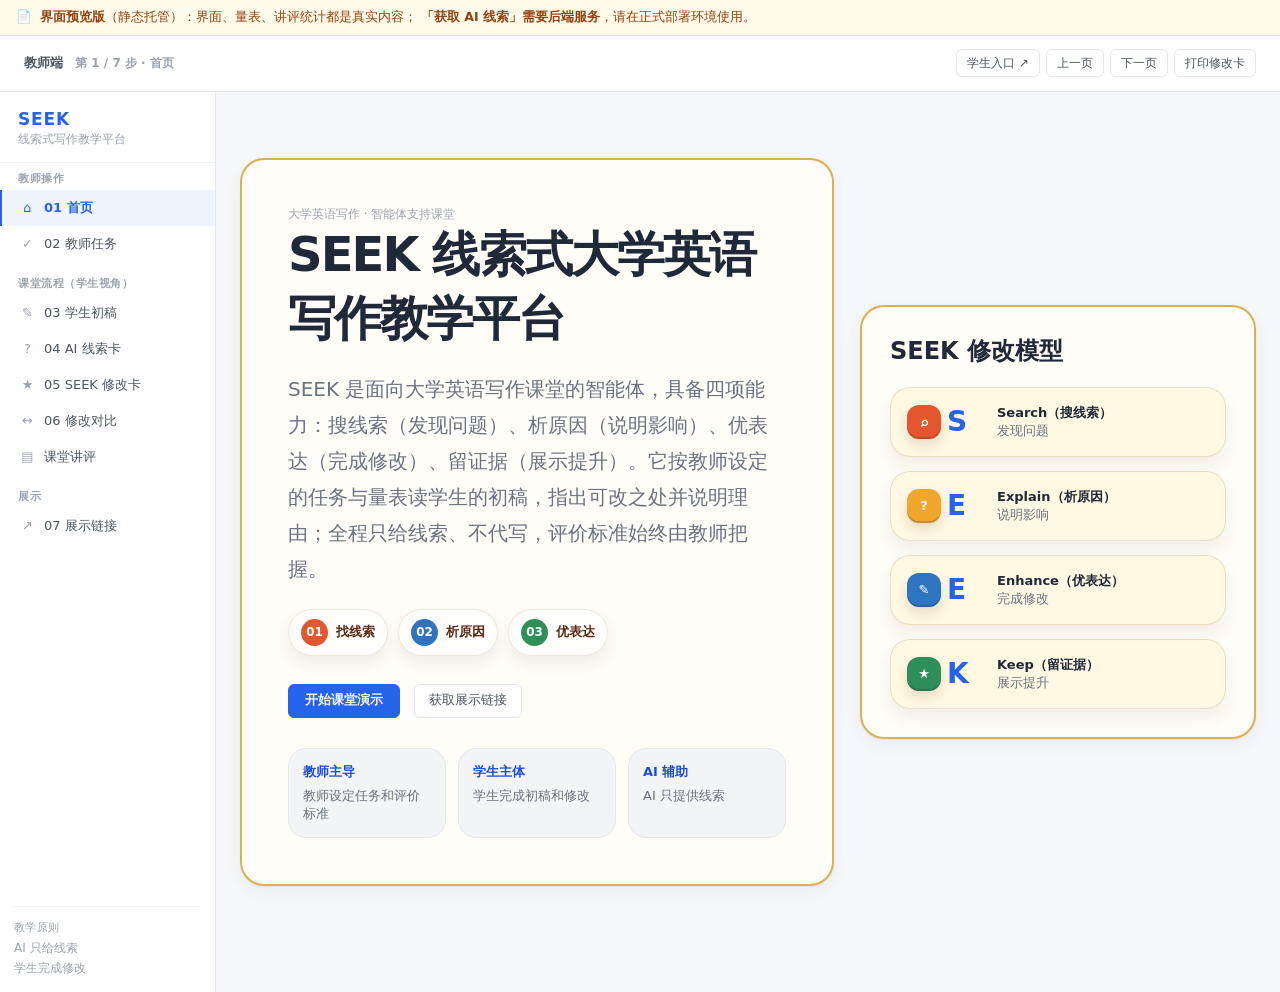
==== commit f3bd1883: "界面改版：方案 D 组合版 + 新增课堂讲评视图 界面（D 组合版）： - 品牌蓝 #2563EB + 浅灰白底，去掉原有奶油渐变 - 左侧栏 216px，导航分三组（教师操作 / 课堂流程 / 展示" ====
--- a/index.html
+++ b/index.html
@@ -1,259 +1,427 @@
-<!DOCTYPE html>
-<html lang="zh-CN">
-<head>
-  <meta charset="UTF-8" />
-  <meta name="viewport" content="width=device-width, initial-scale=1.0" />
-  <title>SEEK Writing Agent Studio</title>
-  <link rel="stylesheet" href="styles.css?v=student-entry" />
-</head>
-<body>
-  <div class="demo-toolbar" aria-label="Classroom demo controls">
-    <div>
-      <strong>SEEK Classroom Demo</strong>
-      <span id="stepIndicator">Step 1 / 7 · 首页</span>
-    </div>
-    <div class="toolbar-actions">
-      <button id="prevStep" class="ghost-btn">上一页</button>
-      <button id="nextStep" class="ghost-btn">下一页</button>
-      <button id="printCard" class="print-btn">打印修改卡</button>
-    </div>
-  </div>
-
-  <div class="app-shell">
-    <aside class="sidebar">
-      <div class="brand">
-        <div>
-          <h1>SEEK</h1>
-          <p>Writing Agent Studio</p>
-        </div>
-      </div>
-      <nav class="nav-list" aria-label="Prototype sections">
-        <button class="nav-item active" data-target="home"><span class="nav-icon">⌂</span>01 首页</button>
-        <button class="nav-item" data-target="teacher"><span class="nav-icon">✓</span>02 教师任务</button>
-        <button class="nav-item" data-target="draft"><span class="nav-icon">✎</span>03 学生初稿</button>
-        <button class="nav-item" data-target="clues"><span class="nav-icon">?</span>04 AI 线索卡</button>
-        <button class="nav-item" data-target="seek-card"><span class="nav-icon">★</span>05 SEEK 修改卡</button>
-        <button class="nav-item" data-target="review"><span class="nav-icon">↔</span>06 修改对比</button>
-        <button class="nav-item" data-target="share"><span class="nav-icon">↗</span>07 展示链接</button>
-      </nav>
-      <div class="detective-figure" aria-hidden="true">
-        <img src="assets/detective-character.png" alt="" />
-      </div>
-      <div class="tool-stickers" aria-hidden="true">
-        <span>⌕</span><span>✎</span><span>?</span><span>★</span>
-      </div>
-      <div class="sidebar-note">
-        <span>Teaching Principle</span>
-        <strong>AI gives clues.<br />Students make revisions.</strong>
-      </div>
-    </aside>
-
-    <main class="main-content">
-      <section id="home" class="page active-page hero-page has-character pose-home" data-title="首页">
-        <div class="page-character" aria-hidden="true"></div>
-        <div class="hero-grid">
-          <div class="hero-copy">
-            <p class="eyebrow">College English Writing · Agent-supported Classroom</p>
-            <h2>SEEK 英语写作智能体课堂平台</h2>
-            <p class="hero-text">面向大学英语人物事迹类写作课的混合原型：Web 静态原型展示课堂流程，纸质 SEEK 修改卡承载学生真实互动，AI 线索卡帮助学生完成有理由、有证据的修改。</p>
-            <div class="mission-tags" aria-label="Classroom mission tags">
-              <span><i>01</i> Find clues</span>
-              <span><i>02</i> Explain why</span>
-              <span><i>03</i> Revise better</span>
-            </div>
-            <div class="hero-actions">
-              <button class="primary-btn" data-target="teacher">开始课堂演示</button>
-              <button class="secondary-btn" data-target="share">获取展示链接</button>
-            </div>
-            <div class="value-row">
-              <div><b>Teacher-led</b><span>教师设定任务和评价标准</span></div>
-              <div><b>Student-owned</b><span>学生完成初稿和修改</span></div>
-              <div><b>AI-supported</b><span>AI 只提供线索</span></div>
-            </div>
-          </div>
-          <div class="model-card">
-            <h3>SEEK Revision Model</h3>
-            <div class="seek-steps">
-              <div><i>⌕</i><b>S</b><span>Search clues</span><em>搜线索：发现问题</em></div>
-              <div><i>?</i><b>E</b><span>Explain causes</span><em>析原因：说明影响</em></div>
-              <div><i>✎</i><b>E</b><span>Enhance writing</span><em>优表达：完成修改</em></div>
-              <div><i>★</i><b>K</b><span>Keep evidence</span><em>留证据：展示提升</em></div>
-            </div>
-          </div>
-        </div>
-      </section>
-
-      <section id="teacher" class="page has-character pose-teacher" data-title="教师任务">
-        <div class="page-character" aria-hidden="true"></div>
-        <div class="page-header">
-          <div>
-            <p class="eyebrow">Teacher Dashboard</p>
-            <h2>创建人物事迹类写作任务</h2>
-          </div>
-          <span class="badge">教师主导 · 任务可控</span>
-        </div>
-        <div class="lesson-flow">
-          <div class="flow-item active"><b>✓</b><span>Set Task</span></div>
-          <div class="flow-item"><b>✎</b><span>Write Draft</span></div>
-          <div class="flow-item"><b>?</b><span>Get Clues</span></div>
-          <div class="flow-item"><b>↻</b><span>Revise</span></div>
-          <div class="flow-item"><b>★</b><span>Review</span></div>
-        </div>
-        <div class="panel-grid two-cols">
-          <article class="panel">
-            <h3>Writing Task</h3>
-            <label>Writing Topic</label>
-            <input value="Write about a person who inspires you." />
-            <label>Target Students</label>
-            <input value="First-year non-English majors" />
-            <label>Word Requirement</label>
-            <input value="80–120 words / one complete paragraph" />
-            <label>AI Feedback Mode</label>
-            <input value="Clue-based feedback; no direct rewriting" />
-          </article>
-          <article class="panel rubric-panel">
-            <h3>Rubric Dimensions</h3>
-            <div class="rubric-list wave-rubric">
-              <div><strong>W</strong><span>Who</span><b>25</b></div>
-              <div><strong>A</strong><span>Actions</span><b>25</b></div>
-              <div><strong>V</strong><span>Values</span><b>25</b></div>
-              <div><strong>E</strong><span>Echo</span><b>25</b></div>
-            </div>
-            <div class="rubric-total"><span>Total Score</span><b>100</b></div>
-            <button class="primary-btn wide" data-target="draft">发布任务并进入学生端</button>
-          </article>
-        </div>
-      </section>
-
-      <section id="draft" class="page has-character pose-draft" data-title="学生初稿">
-        <div class="page-character" aria-hidden="true"></div>
-        <div class="page-header">
-          <div>
-            <p class="eyebrow">Student Workspace</p>
-            <h2>学生初稿输入</h2>
-          </div>
-          <span class="badge">学生主体 · 先写后评</span>
-        </div>
-        <div class="panel-grid two-cols wide-left">
-          <article class="panel">
-            <h3>Writing Requirements</h3>
-            <ul class="check-list">
-              <li>Introduce who the person is.</li>
-              <li>Describe one specific event.</li>
-              <li>Show one clear quality.</li>
-              <li>Explain what you learned.</li>
-            </ul>
-            <div class="mini-note">课堂提示：先完成自己的初稿，再请求 AI 给线索。</div>
-            <div class="teacher-tip"><b>Teacher Cue</b><span>Ask students: What is still general in this draft?</span></div>
-          </article>
-          <article class="panel writing-panel">
-            <h3>My First Draft</h3>
-            <textarea id="draftText">The person who inspires me most is my high school English teacher, Ms. Lin. She was always patient and responsible. She often encouraged us when we felt nervous before exams. I still remember that she stayed in the classroom after school to help some students with their English. She also told us that learning English was not only for tests, but also for seeing a bigger world. Because of her, I became more confident in English learning. I think she is a good teacher and I respect her very much.</textarea>
-            <button class="primary-btn" data-target="clues">Get AI Clues</button>
-          </article>
-        </div>
-      </section>
-
-      <section id="clues" class="page has-character pose-clues" data-title="AI 线索卡">
-        <div class="page-character" aria-hidden="true"></div>
-        <div class="page-header">
-          <div>
-            <p class="eyebrow">AI Clue Cards</p>
-            <h2>AI 只给线索，不直接代写</h2>
-          </div>
-          <span class="badge warning">No full rewriting</span>
-        </div>
-        <div class="ai-policy">
-          <span>Agent Rule</span>
-          <strong>Do not rewrite the paragraph directly. Give clue-based feedback only.</strong>
-        </div>
-        <div class="clue-grid">
-          <article class="clue-card selected"><i>人</i><span>Person Clue</span><h3>人物背景还可以更有意义</h3><p>The person is clear, but her background can be more meaningful.</p><strong>Question: What made her different from other teachers?</strong></article>
-          <article class="clue-card selected"><i>事</i><span>Event Clue</span><h3>事件仍然比较笼统</h3><p>The event is mentioned, but it is still general.</p><strong>Question: What exactly happened after school?</strong></article>
-          <article class="clue-card"><i>品</i><span>Quality Clue</span><h3>品质需要通过行动体现</h3><p>You used patient and responsible, but the event should show these qualities more strongly.</p><strong>Question: Which action shows them?</strong></article>
-          <article class="clue-card"><i>悟</i><span>Lesson Clue</span><h3>结尾启发可以更深入</h3><p>The ending tells your feeling, but the lesson can be deeper.</p><strong>Question: How did she change your attitude?</strong></article>
-          <article class="clue-card"><i>词</i><span>Language Clue</span><h3>表达准确但略普通</h3><p>Some expressions are correct but common.</p><strong>Question: Can you replace “good teacher” with a more specific expression?</strong></article>
-        </div>
-        <div class="bottom-action"><button class="primary-btn" data-target="seek-card">填写 SEEK 修改证据卡</button></div>
-      </section>
-
-      <section id="seek-card" class="page has-character pose-seek" data-title="SEEK 修改卡">
-        <div class="page-character" aria-hidden="true"></div>
-        <div class="page-header">
-          <div>
-            <p class="eyebrow">SEEK Revision Evidence</p>
-            <h2>两分钟修改证据卡</h2>
-          </div>
-          <span class="badge">网页填写 · 纸质手卡同步</span>
-        </div>
-        <div id="printableCard" class="seek-form-card printable-card">
-          <div class="card-title"><h3>SEEK 两分钟修改证据卡</h3><p>Topic: Write about a person who inspires you.</p></div>
-          <div class="seek-row"><div class="seek-label">S<br /><span>Search</span></div><div><label>我发现的问题是：</label><input value="The event is not specific enough." /></div></div>
-          <div class="seek-row"><div class="seek-label">E<br /><span>Explain</span></div><div><label>这个问题会让文章：</label><div class="chips"><button class="chip active">不具体</button><button class="chip">不清楚</button><button class="chip">不感人</button><button class="chip">不连贯</button></div></div></div>
-          <div class="seek-row"><div class="seek-label">E<br /><span>Enhance</span></div><div><label>我准备：</label><div class="chips"><button class="chip active">加具体事件</button><button class="chip">换词语</button><button class="chip active">补品质</button><button class="chip">写启发</button></div></div></div>
-          <div class="seek-row"><div class="seek-label">K<br /><span>Keep</span></div><div><label>修改后，文章变得：</label><div class="chips"><button class="chip active">更具体</button><button class="chip active">更清楚</button><button class="chip">更自然</button><button class="chip">更有感染力</button></div></div></div>
-          <div class="speaking-frame">I added <input class="inline-blank" aria-label="What did you add" /> because <input class="inline-blank" aria-label="Why did you add it" />.</div>
-        </div>
-        <div class="bottom-action"><button class="secondary-btn" id="printCardInline">打印这张手卡</button><button class="primary-btn" data-target="review">查看修改前后对比</button></div>
-      </section>
-
-      <section id="review" class="page has-character pose-review" data-title="修改对比">
-        <div class="page-character" aria-hidden="true"></div>
-        <div class="page-header">
-          <div>
-            <p class="eyebrow">Before & After Review</p>
-            <h2>修改前后对比与课堂展示</h2>
-          </div>
-          <span class="badge success">Evidence-based revision</span>
-        </div>
-        <div class="compare-grid">
-          <article class="panel draft-card"><h3>Before Revision</h3><p>The person who inspires me most is my high school English teacher, Ms. Lin. She was always patient and responsible. She often encouraged us when we felt nervous before exams. I still remember that she stayed in the classroom after school to help some students with their English. She also told us that learning English was not only for tests, but also for seeing a bigger world. Because of her, I became more confident in English learning. I think she is a good teacher and I respect her very much.</p></article>
-          <article class="panel revised-card"><h3>After Revision</h3><p>The person who has influenced me most is my high school English teacher, Ms. Lin. At that time, I was afraid of speaking English in public because I often worried about making mistakes. One evening before the final exam, she noticed that several of us were still confused about the speaking task. Instead of simply giving us answers, she stayed in the classroom for nearly an hour, listened to each student patiently, and helped us improve our expressions sentence by sentence. From her, I learned that a responsible teacher does not just teach a subject; she helps students discover confidence in themselves.</p></article>
-        </div>
-        <div class="evidence-strip"><div><span>Revision Action</span><b>Added a specific event</b></div><div><span>Reason</span><b>It shows responsibility more clearly</b></div><div><span>Effect</span><b>More specific and convincing</b></div></div>
-        <div class="speaking-card"><strong>Student Speaking Frame</strong><p>I added a specific event because it can show Ms. Lin’s responsibility more clearly.</p></div>
-      </section>
-
-      <section id="share" class="page has-character pose-share" data-title="展示链接">
-        <div class="page-character" aria-hidden="true"></div>
-        <div class="page-header">
-          <div>
-            <p class="eyebrow">Contest Sharing Page</p>
-            <h2>公网展示链接与课堂备用方案</h2>
-          </div>
-          <span class="badge success">Ready to Share</span>
-        </div>
-        <div class="panel-grid two-cols">
-          <article class="panel">
-            <h3>Web 原型体验地址</h3>
-            <div class="entry-card">
-              <h4>教师 / 评委演示入口</h4>
-              <p>用于完整展示课堂流程、教师任务、学生端、AI 线索、SEEK 修改卡和展示备用方案。</p>
-              <div class="link-box" id="publicLink">https://dark-077.github.io/seek-writing-agent-studio/</div>
-            </div>
-            <div class="entry-card">
-              <h4>学生扫码入口</h4>
-              <p>用于课堂学生扫描二维码，只保留写作任务、初稿、AI 线索和 SEEK 修改卡。</p>
-              <div class="link-box">https://dark-077.github.io/seek-writing-agent-studio/student.html</div>
-            </div>
-            <button class="primary-btn" id="copyLink">复制教师演示链接</button>
-            <p class="muted-text">对外展示请使用 github.io 链接；学生课堂二维码建议使用 student.html 入口，不要发送 GitHub 仓库代码链接。</p>
-          </article>
-          <article class="panel qr-panel">
-            <h3>学生二维码占位区</h3>
-            <div class="qr-mock" aria-label="Student QR code placeholder"><i></i><i></i><i></i><i></i><i></i><i></i><i></i><i></i><i></i></div>
-            <p class="muted-text">正式提交前可将学生入口链接生成二维码，放入课件或打印材料，学生扫码后不会看到完整教师演示界面。</p>
-          </article>
-        </div>
-        <div class="backup-plan">
-          <h3>现场备用方案</h3>
-          <div><b>Plan A</b><span>公网链接在线演示</span></div>
-          <div><b>Plan B</b><span>本地 index.html 离线打开</span></div>
-          <div><b>Plan C</b><span>截图或演示视频备用</span></div>
-        </div>
-      </section>
-    </main>
-  </div>
-  <script src="script.js"></script>
-</body>
-</html>
+<!DOCTYPE html>
+<html lang="zh-CN">
+<head>
+  <meta charset="UTF-8" />
+  <meta name="viewport" content="width=device-width, initial-scale=1.0" />
+  <title>SEEK 教师端 · 线索式写作教学平台</title>
+  <link rel="stylesheet" href="styles.css?v=20261122b" />
+  <!-- 方案 D 定稿主题：品牌蓝 + 216px 侧栏 + 紧凑表单 + sticky footer。
+       单独一个文件，方便回退：删掉这一行就回到旧视觉。 -->
+  <link rel="stylesheet" href="theme-d.css?v=20261122b" />
+</head>
+<body data-view="teacher">
+  <div class="demo-toolbar" aria-label="课堂演示操作">
+    <div>
+      <strong>教师端</strong>
+      <span id="stepIndicator">Step 1 / 7 · 首页</span>
+    </div>
+    <div class="toolbar-actions">
+      <a class="ghost-btn role-switch" href="student.html" target="_blank"
+         rel="noopener">学生入口 ↗</a>
+      <button id="prevStep" class="ghost-btn">上一页</button>
+      <button id="nextStep" class="ghost-btn">下一页</button>
+      <button id="printCard" class="print-btn">打印修改卡</button>
+    </div>
+  </div>
+
+  <div class="app-shell">
+    <aside class="sidebar">
+      <div class="brand">
+        <div>
+          <h1>SEEK</h1>
+          <p>线索式写作教学平台</p>
+        </div>
+      </div>
+      <nav class="nav-list" aria-label="页面导航">
+        <div class="nav-group-label">教师操作</div>
+        <button class="nav-item active" data-target="home"><span class="nav-icon">⌂</span>01 首页</button>
+        <button class="nav-item" data-target="teacher"><span class="nav-icon">✓</span>02 教师任务</button>
+        <div class="nav-group-label">课堂流程（学生视角）</div>
+        <button class="nav-item" data-target="draft"><span class="nav-icon">✎</span>03 学生初稿</button>
+        <button class="nav-item" data-target="clues"><span class="nav-icon">?</span>04 AI 线索卡</button>
+        <button class="nav-item" data-target="seek-card"><span class="nav-icon">★</span>05 SEEK 修改卡</button>
+        <button class="nav-item" data-target="review"><span class="nav-icon">↔</span>06 修改对比</button>
+        <!-- 讲评视图是独立页面（/seek/review），不是单页内切换，所以用 <a> -->
+        <a class="nav-item nav-external" href="review.html"><span class="nav-icon">▤</span>课堂讲评</a>
+        <div class="nav-group-label">展示</div>
+        <button class="nav-item" data-target="share"><span class="nav-icon">↗</span>07 展示链接</button>
+      </nav>
+      <!-- 侦探插画已隐藏（去装饰）。同时移除 <img>：
+           否则即使 CSS 隐藏，浏览器仍会下载这张 2.6 MB 的图，手机上白等。 -->
+      <div class="detective-figure" aria-hidden="true" hidden></div>
+      <div class="tool-stickers" aria-hidden="true">
+        <span>⌕</span><span>✎</span><span>?</span><span>★</span>
+      </div>
+      <div class="sidebar-note">
+        <span>教学原则</span>
+        <strong>AI 只给线索<br />学生完成修改</strong>
+      </div>
+    </aside>
+
+    <main class="main-content">
+      <section id="home" class="page active-page hero-page has-character pose-home" data-title="首页">
+        <div class="hero-grid">
+          <div class="hero-copy">
+            <p class="eyebrow">大学英语写作 · 智能体支持课堂</p>
+            <h2>SEEK 线索式大学英语写作教学平台</h2>
+            <p class="hero-text">SEEK 是面向大学英语写作课堂的智能体，具备四项能力：搜线索（发现问题）、析原因（说明影响）、优表达（完成修改）、留证据（展示提升）。它按教师设定的任务与量表读学生的初稿，指出可改之处并说明理由；全程只给线索、不代写，评价标准始终由教师把握。</p>
+            <div class="mission-tags" aria-label="课堂任务标签">
+              <span><i>01</i> 找线索</span>
+              <span><i>02</i> 析原因</span>
+              <span><i>03</i> 优表达</span>
+            </div>
+            <div class="hero-actions">
+              <button class="primary-btn" data-target="teacher">开始课堂演示</button>
+              <button class="secondary-btn" data-target="share">获取展示链接</button>
+            </div>
+            <div class="value-row">
+              <div><b>教师主导</b><span>教师设定任务和评价标准</span></div>
+              <div><b>学生主体</b><span>学生完成初稿和修改</span></div>
+              <div><b>AI 辅助</b><span>AI 只提供线索</span></div>
+            </div>
+          </div>
+          <div class="model-card">
+            <h3>SEEK 修改模型</h3>
+            <div class="seek-steps">
+              <div><i>⌕</i><b>S</b><span>Search（搜线索）</span><em>发现问题</em></div>
+              <div><i>?</i><b>E</b><span>Explain（析原因）</span><em>说明影响</em></div>
+              <div><i>✎</i><b>E</b><span>Enhance（优表达）</span><em>完成修改</em></div>
+              <div><i>★</i><b>K</b><span>Keep（留证据）</span><em>展示提升</em></div>
+            </div>
+          </div>
+        </div>
+      </section>
+
+      <section id="teacher" class="page has-character pose-teacher" data-title="教师任务">
+        <div class="page-header">
+          <div>
+            <p class="eyebrow">教师工作台</p>
+            <h2>创建本次写作任务</h2>
+          </div>
+          <span class="badge">教师主导 · 任务可控</span>
+        </div>
+        <div class="lesson-flow">
+          <div class="flow-item active"><b>✓</b><span>设任务</span></div>
+          <div class="flow-item"><b>✎</b><span>写初稿</span></div>
+          <div class="flow-item"><b>?</b><span>取线索</span></div>
+          <div class="flow-item"><b>↻</b><span>修改</span></div>
+          <div class="flow-item"><b>★</b><span>复核</span></div>
+        </div>
+        <div class="panel-grid two-cols">
+          <article class="panel">
+            <h3>写作任务</h3>
+            <div class="frow">
+              <label for="taskFramework">文体</label>
+              <select id="taskFramework">
+                <option value="wave" selected>人物传记 · WAVE</option>
+                <option value="pace">因果关系说明文 · PACE</option>
+                <option value="pact">议论文 · PACT</option>
+              </select>
+            </div>
+            <div class="frow">
+              <label for="taskTopic">写作话题</label>
+              <!-- 话题由脚本按文体填充（老师提供的 15 题，每文体 5 题）；以下为人物传记的初始项与原有示例 -->
+              <select id="taskTopic">
+                <option>01 The Life of a Teacher I Admire（一位我敬佩的教师的人生）</option>
+                <option>02 My Grandmother's Life Story（我的祖母的人生故事）</option>
+                <option>03 A Doctor's Life of Service（一位医生奉献的人生）</option>
+              </select>
+            </div>
+            <div class="frow">
+              <label for="taskStudents">授课对象</label>
+              <select id="taskStudents">
+                <option>一年级非英语专业</option>
+                <option>二年级非英语专业</option>
+              </select>
+            </div>
+            <div class="frow">
+              <label for="taskGenre">写作类型</label>
+              <select id="taskGenre">
+                <option>段落写作</option>
+                <option>篇章写作</option>
+              </select>
+            </div>
+            <div class="frow">
+              <label for="taskWords">字数要求</label>
+              <select id="taskWords">
+                <option>50–80 词</option>
+                <option selected>80–120 词</option>
+                <option>120–180 词</option>
+              </select>
+            </div>
+            <div class="frow">
+              <label for="taskMode">反馈模式</label>
+              <select id="taskMode">
+                <option>线索式反馈，不直接代写</option>
+              </select>
+            </div>
+          </article>
+          <article class="panel rubric-panel">
+            <h3>Rubric 评分维度</h3>
+            <p class="rubric-framework" id="rubricFramework">WAVE · 人物传记</p>
+            <p class="rubric-note" id="rubricNote" hidden></p>
+            <div class="rubric-list wave-rubric" id="rubricList">
+              <div><strong>W</strong><span>Who 人称与视角</span><b>25</b></div>
+              <div><strong>A</strong><span>Actions 动作表达</span><b>25</b></div>
+              <div><strong>V</strong><span>Values 价值立意</span><b>25</b></div>
+              <div><strong>E</strong><span>Echo 个人与社会影响</span><b>25</b></div>
+            </div>
+            <div class="rubric-total"><span>总分</span><b id="rubricTotal">100</b></div>
+          </article>
+        </div>
+      
+        <!-- 主按钮从 rubric 面板里移出来：原来塞在面板底部，面板边界会把按钮切掉。
+             现在放在页面级 sticky footer，永远完整可见。 -->
+        <div class="sticky-footer">
+          <div class="stat" id="taskSummary">
+            <span>文体 <b id="sumFramework">WAVE</b></span>
+            <span>字数 <b id="sumWords">80–120 词</b></span>
+            <span>对象 <b id="sumStudents">一年级非英语专业</b></span>
+            <span>维度 <b id="sumDims">4</b> · 总分 <b id="sumTotal">100</b></span>
+          </div>
+          <div class="acts">
+            <button class="secondary-btn" id="printCardFooter">打印修改卡</button>
+            <button class="primary-btn" data-target="draft">发布任务并进入学生端</button>
+          </div>
+        </div>
+      </section>
+
+      <section id="draft" class="page has-character pose-draft" data-title="学生初稿">
+        <div class="page-header">
+          <div>
+            <p class="eyebrow">学生工作台</p>
+            <h2>学生初稿输入</h2>
+          </div>
+          <span class="badge">学生主体 · 先写后评</span>
+        </div>
+        <div class="panel-grid two-cols wide-left">
+          <article class="panel">
+            <h3>写作要求</h3>
+            <ul class="check-list" id="writingRequirements">
+              <li>Introduce who the person is.</li>
+              <li>Describe one specific event.</li>
+              <li>Show one clear quality.</li>
+              <li>Explain what you learned.</li>
+            </ul>
+            <div class="mini-note">课堂提示：先完成自己的初稿，再请求 AI 给线索。</div>
+          </article>
+          <article class="panel writing-panel">
+            <h3>我的初稿</h3>
+            <textarea id="draftText">The person who inspires me most is my high school English teacher, Ms. Lin. She was always patient and responsible. She often encouraged us when we felt nervous before exams. I still remember that she stayed in the classroom after school to help some students with their English. She also told us that learning English was not only for tests, but also for seeing a bigger world. Because of her, I became more confident in English learning. I think she is a good teacher and I respect her very much.</textarea>
+            <button class="primary-btn" id="fetchCluesBtn" data-target="clues">获取 AI 线索</button>
+          </article>
+        </div>
+      </section>
+
+      <section id="clues" class="page has-character pose-clues" data-title="AI 线索卡">
+        <div class="page-header">
+          <div>
+            <p class="eyebrow">AI 线索卡</p>
+            <h2>AI 只给线索，不直接代写</h2>
+          </div>
+          <span class="badge warning">不代写全文</span>
+        </div>
+        <div class="ai-policy">
+          <span>智能体规则</span>
+          <strong>不要直接重写段落，只给基于线索的反馈。</strong>
+        </div>
+        <!-- 线索卡由 script.js 调 POST /seek/clues 实时渲染。
+             这里原来是 4 张写死的示例卡（“AI 是空壳”的根源），现在留空容器。 -->
+        <div class="score-summary" id="scoreSummary" hidden></div>
+        <div class="clue-status" id="clueStatus" role="status" aria-live="polite"></div>
+        <div class="clue-grid" id="clueGrid">
+          <p class="clue-placeholder">点「获取 AI 线索」，AI 会读第 4 步里的那份初稿，针对它给出线索。</p>
+        </div>
+        <div class="clue-actions">
+          <button class="ghost-btn" id="refetchCluesBtn" type="button">重新生成线索</button>
+        </div>
+        <div class="bottom-action"><button class="primary-btn" data-target="seek-card">填写 SEEK 修改证据卡</button></div>
+      </section>
+
+      <section id="seek-card" class="page has-character pose-seek" data-title="SEEK 修改卡">
+        <div class="page-header">
+          <div>
+            <p class="eyebrow">SEEK 修改证据</p>
+            <h2>两分钟修改证据卡</h2>
+          </div>
+          <span class="badge">网页填写 · 纸质手卡同步</span>
+        </div>
+        <div id="printableCard" class="seek-form-card printable-card">
+          <div class="card-title"><h3>SEEK 两分钟修改证据卡</h3><p id="cardTopicText">话题：写一位激励过你的人</p></div>
+          <div class="seek-row">
+            <div class="seek-label">S<br /><span>Search</span></div>
+            <div>
+              <label>我发现的问题是（从第 4 步 AI 给的线索里选一条）：</label>
+              <div class="clue-picker" id="cluePicker">
+                <p class="clue-picker-hint">还没有线索。先回到第 4 步点「获取 AI 线索」，再回来选一条。</p>
+              </div>
+              <p class="clue-selected-text" id="clueSelectedText" hidden></p>
+            </div>
+          </div>
+          <div id="clueFollowup" hidden>
+            <div class="seek-row"><div class="seek-label">E<br /><span>Explain</span></div><div><label>这个问题会让文章：</label><div class="chips" id="chipsExplain"><button class="chip" type="button">不具体</button><button class="chip" type="button">不清楚</button><button class="chip" type="button">不感人</button><button class="chip" type="button">不连贯</button></div></div></div>
+            <div class="seek-row"><div class="seek-label">E<br /><span>Enhance</span></div><div><label>我准备：</label><div class="chips" id="chipsEnhance"><button class="chip" type="button">加具体事件</button><button class="chip" type="button">换词语</button><button class="chip" type="button">补品质</button><button class="chip" type="button">写启发</button></div></div></div>
+            <div class="seek-row"><div class="seek-label">K<br /><span>Keep</span></div><div><label>修改后，文章变得：</label><div class="chips" id="chipsKeep"><button class="chip" type="button">更具体</button><button class="chip" type="button">更清楚</button><button class="chip" type="button">更自然</button><button class="chip" type="button">更有感染力</button></div></div></div>
+          </div>
+          <div class="revised-block">
+            <label for="revisedDraft">我的修改稿：</label>
+            <textarea id="revisedDraft" placeholder="把改好的整段写在这里，与第 3 步的「我的初稿」对应。"></textarea>
+          </div>
+        </div>
+        <div class="bottom-action"><button class="secondary-btn" id="printCardInline">打印这张手卡</button><button class="primary-btn" data-target="review">查看修改前后对比</button></div>
+      </section>
+
+      <section id="review" class="page has-character pose-review" data-title="修改对比">
+        <div class="page-header">
+          <div>
+            <p class="eyebrow">修改前后对比</p>
+            <h2>修改前后对比与课堂展示</h2>
+          </div>
+          <span class="badge success">有据可循的修改</span>
+        </div>
+        <div class="compare-grid">
+          <article class="panel draft-card"><h3>修改前 <span class="rev-score" id="scoreBefore" hidden></span></h3><p id="beforeRevision"></p></article>
+          <article class="panel revised-card"><h3>修改后 <span class="rev-score" id="scoreAfter" hidden></span></h3><p id="afterRevision"></p></article>
+        </div>
+        <div class="evidence-strip"><div><span>修改动作</span><b id="stripAction">（先在修改卡里选择）</b></div><div><span>理由</span><b id="stripReason">（先在修改卡里选择）</b></div><div><span>效果</span><b id="stripEffect">（先在修改卡里选择）</b></div></div>
+        <div class="bottom-action"><button class="secondary-btn" data-target="draft">返回修改初稿</button><button class="primary-btn" id="finishBtn" type="button">直接提交，结束</button><span class="bottom-hint">改完可以回到第 3 步重修润色，也可以直接提交结束</span></div>
+        <p class="finish-notice" id="finishNotice" hidden></p>
+      </section>
+
+      <section id="share" class="page has-character pose-share" data-title="展示链接">
+        <div class="page-header">
+          <div>
+            <p class="eyebrow">展示与分享</p>
+            <h2>公网展示链接与课堂备用方案</h2>
+          </div>
+          <span class="badge success">可分享</span>
+        </div>
+        <div class="panel-grid two-cols">
+          <article class="panel">
+            <h3>网页版体验地址</h3>
+            <div class="entry-card">
+              <h4>教师 / 评委演示入口</h4>
+              <p>用于完整展示课堂流程、教师任务、学生端、AI 线索、SEEK 修改卡和展示备用方案。</p>
+              <div class="link-box" id="publicLink">https://dark-077.github.io/seek-writing-agent-studio/</div>
+            </div>
+            <div class="entry-card">
+              <h4>学生扫码入口</h4>
+              <p>用于课堂学生扫描二维码，只保留写作任务、初稿、AI 线索和 SEEK 修改卡。</p>
+              <div class="link-box">https://dark-077.github.io/seek-writing-agent-studio/student.html</div>
+            </div>
+            <button class="primary-btn" id="copyLink">复制教师演示链接</button>
+            <p class="muted-text">对外展示请使用 github.io 链接；学生课堂二维码建议使用 student.html 入口，不要发送 GitHub 仓库代码链接。</p>
+          </article>
+          <article class="panel qr-panel">
+            <h3>学生二维码占位区</h3>
+            <div class="qr-mock" aria-label="学生二维码占位"><i></i><i></i><i></i><i></i><i></i><i></i><i></i><i></i><i></i></div>
+            <p class="muted-text">正式提交前可将学生入口链接生成二维码，放入课件或打印材料，学生扫码后不会看到完整教师演示界面。</p>
+          </article>
+        </div>
+        <div class="backup-plan">
+          <h3>现场备用方案</h3>
+          <div><b>Plan A</b><span>公网链接在线演示</span></div>
+          <div><b>Plan B</b><span>本地 index.html 离线打开</span></div>
+          <div><b>Plan C</b><span>截图或演示视频备用</span></div>
+        </div>
+        <!-- 课堂记录：学生每评一次自动存一条（作文 + 分数）。
+             按使用者要求，不存任何身份信息，所以这里也不需要"学生名单"之类的东西。 -->
+        <div class="backup-plan">
+          <h3>本次课堂记录</h3>
+          <div><b>概览</b><span id="recordsSummary">点右侧「刷新记录概览」查看已收作文数</span></div>
+          <div><b>导出</b><span>导出为 CSV，Excel 直接打开</span></div>
+          <div><b>说明</b><span>只存作文与分数，不存任何使用者信息</span></div>
+          <div class="bottom-action">
+            <button class="secondary-btn" type="button" id="recordsRefresh">刷新记录概览</button>
+            <a class="primary-btn" id="recordsExport" href="#" download>导出课堂记录（CSV）</a>
+          </div>
+        </div>
+      </section>
+    </main>
+  </div>
+  <script src="script.js?v=20261114b"></script>
+
+<!-- ════════════════════════════════════════════════════════════
+     静态预览版补丁（GitHub Pages 专用）
+     这个站点只托管静态文件，没有后端，所以：
+       · 顶部加一条说明，让老师知道这是预览版
+       · 拦截「获取 AI 线索」按钮，给出明确提示而不是让它报错
+     界面、量表、讲评统计都是真实内容，只有 AI 调用和数据库需要后端。
+     ════════════════════════════════════════════════════════════ -->
+<style>
+  #seekPreviewBar {
+    position: relative;
+    z-index: 40;
+    display: flex;
+    align-items: center;
+    gap: 8px;
+    padding: 8px 16px;
+    background: #FFFBEB;
+    border-bottom: 1px solid #FDE68A;
+    color: #92400E;
+    font-size: 12.5px;
+    line-height: 1.5;
+  }
+  #seekPreviewBar b { font-weight: 700; }
+  #seekPreviewBar a { color: #B45309; }
+  #seekToast {
+    position: fixed;
+    left: 50%;
+    bottom: 96px;
+    transform: translateX(-50%);
+    z-index: 999;
+    max-width: min(520px, 90vw);
+    padding: 12px 18px;
+    border-radius: 8px;
+    background: rgba(31, 41, 55, .95);
+    color: #fff;
+    font-size: 13px;
+    line-height: 1.6;
+    box-shadow: 0 10px 30px rgba(0, 0, 0, .2);
+    opacity: 0;
+    pointer-events: none;
+    transition: opacity .2s;
+  }
+  #seekToast.show { opacity: 1; }
+</style>
+<div id="seekPreviewBar">
+  <span>📄</span>
+  <span><b>界面预览版</b>（静态托管）：界面、量表、讲评统计都是真实内容；
+        <b>「获取 AI 线索」需要后端服务</b>，请在正式部署环境使用。</span>
+</div>
+<div id="seekToast"></div>
+<script>
+(function () {
+  'use strict';
+  var bar = document.getElementById('seekPreviewBar');
+  // 把提示条插到 body 最前面
+  if (bar && document.body.firstChild !== bar) {
+    document.body.insertBefore(bar, document.body.firstChild);
+  }
+
+  var toastEl = document.getElementById('seekToast');
+  var timer = null;
+  function toast(msg) {
+    if (!toastEl) return;
+    toastEl.textContent = msg;
+    toastEl.classList.add('show');
+    clearTimeout(timer);
+    timer = setTimeout(function () { toastEl.classList.remove('show'); }, 4200);
+  }
+
+  // 捕获阶段拦截「获取 AI 线索」，阻止它发出去再报错
+  document.addEventListener('click', function (ev) {
+    var target = ev.target;
+    if (!target || !target.closest) return;
+    var btn = target.closest('#fetchCluesBtn');
+    if (!btn) return;
+    ev.preventDefault();
+    ev.stopImmediatePropagation();
+    toast('界面预览版：AI 线索功能需要后端服务，请在正式部署环境使用。'
+          + '界面、量表、讲评统计都是真实内容，可以先看效果。');
+  }, true);
+})();
+</script>
+
+</body>
+</html>
--- a/styles.css
+++ b/styles.css
@@ -1,771 +1,1390 @@
-:root {
-  --bg: #fff0b8;
-  --panel: #fff4cc;
-  --ink: #2b1b10;
-  --muted: #7a5d37;
-  --primary: #c23b1e;
-  --primary-dark: #5a2a14;
-  --accent: #f4b82f;
-  --line: #d7a846;
-  --soft: #fff8df;
-  --success: #2f7b36;
-  --warning: #9d6500;
-  --sticker-red: #e4572e;
-  --sticker-blue: #2f74c0;
-  --sticker-green: #2f8f5b;
-  --sticker-purple: #b84aa0;
-  font-family: Inter, "Segoe UI", "Microsoft YaHei", Arial, sans-serif;
-}
-
-* { box-sizing: border-box; }
-
-body {
-  margin: 0;
-  background:
-    radial-gradient(circle at 82% 12%, rgba(255, 255, 255, .52), transparent 22%),
-    radial-gradient(circle at 8% 82%, rgba(244, 184, 47, .28), transparent 28%),
-    linear-gradient(90deg, rgba(215, 168, 70, .16) 1px, transparent 1px),
-    linear-gradient(rgba(215, 168, 70, .12) 1px, transparent 1px),
-    linear-gradient(180deg, #fff8dc 0%, #ffefb7 48%, #f5d87d 100%);
-  background-size: auto, auto, 42px 42px, 42px 42px, auto;
-  color: var(--ink);
-}
-
-button, input, textarea { font: inherit; }
-
-.app-shell {
-  display: grid;
-  grid-template-columns: 280px 1fr;
-  min-height: 100vh;
-}
-
-.sidebar {
-  background:
-    radial-gradient(circle at 48% 14%, rgba(255,255,255,.46), transparent 24%),
-    linear-gradient(90deg, rgba(215, 168, 70, .14) 1px, transparent 1px),
-    linear-gradient(180deg, #fff5c9, #f3d982);
-  background-size: auto, 28px 28px, auto;
-  color: #4a2b13;
-  padding: 24px 18px;
-  display: flex;
-  flex-direction: column;
-  gap: 18px;
-  position: sticky;
-  top: 0;
-  height: 100vh;
-  border-right: 4px solid rgba(134, 91, 26, .38);
-  box-shadow: inset -12px 0 0 rgba(134, 91, 26, .08);
-}
-
-.brand {
-  padding: 16px 16px 14px;
-  border-radius: 22px;
-  background: rgba(255, 248, 223, .62);
-  border: 1px solid rgba(134, 91, 26, .18);
-  box-shadow: inset 0 0 0 1px rgba(255,255,255,.5), 0 12px 24px rgba(90,42,20,.08);
-}
-
-.brand h1 {
-  margin: 0;
-  letter-spacing: .1em;
-  font-size: 31px;
-  color: #5a2a14;
-}
-.brand p { margin: 4px 0 0; color: #7a5d37; font-size: 13px; font-weight: 700; }
-
-.nav-list { display: grid; gap: 9px; }
-
-.nav-item {
-  border: 1px solid rgba(134, 91, 26, .2);
-  background: rgba(255, 248, 223, .72);
-  color: #5a2a14;
-  border-radius: 18px;
-  padding: 11px 13px;
-  text-align: left;
-  cursor: pointer;
-  transition: .18s ease;
-  box-shadow: inset 0 0 0 1px rgba(255,255,255,.42);
-}
-
-.nav-item:hover, .nav-item.active {
-  background: #fff4cc;
-  color: #164333;
-  transform: translateX(4px);
-  box-shadow: 0 8px 18px rgba(0,0,0,.16);
-}
-
-.nav-icon {
-  width: 27px;
-  height: 27px;
-  margin-right: 9px;
-  display: inline-grid;
-  place-items: center;
-  border-radius: 50%;
-  color: white;
-  font-weight: 900;
-  box-shadow: inset 0 -2px 0 rgba(0,0,0,.12), 0 4px 8px rgba(90,42,20,.1);
-}
-
-.nav-item:nth-child(1) .nav-icon { background: var(--sticker-red); }
-.nav-item:nth-child(2) .nav-icon { background: var(--sticker-green); }
-.nav-item:nth-child(3) .nav-icon { background: var(--sticker-blue); }
-.nav-item:nth-child(4) .nav-icon { background: #f0a52b; }
-.nav-item:nth-child(5) .nav-icon { background: var(--sticker-purple); }
-.nav-item:nth-child(6) .nav-icon { background: #45a6a1; }
-.nav-item:nth-child(7) .nav-icon { background: #7d5cc8; }
-
-.detective-figure {
-  position: relative;
-  height: 218px;
-  margin: 0;
-  flex: 0 0 auto;
-  overflow: hidden;
-  border-radius: 24px;
-  background: linear-gradient(180deg, rgba(255, 248, 223, .72), rgba(255, 232, 160, .42));
-  border: 1px solid rgba(134, 91, 26, .18);
-  box-shadow: inset 0 0 0 1px rgba(255,255,255,.45), 0 14px 28px rgba(90,42,20,.08);
-}
-
-.detective-figure img {
-  position: absolute;
-  left: 50%;
-  bottom: -18px;
-  width: 245px;
-  max-width: none;
-  transform: translateX(-50%);
-  filter: drop-shadow(0 18px 18px rgba(0,0,0,.35));
-}
-
-.tool-stickers {
-  display: grid;
-  grid-template-columns: repeat(4, 1fr);
-  gap: 8px;
-}
-
-.tool-stickers span {
-  height: 38px;
-  display: grid;
-  place-items: center;
-  border-radius: 14px;
-  color: white;
-  font-weight: 900;
-  box-shadow: inset 0 -2px 0 rgba(0,0,0,.14), 0 8px 14px rgba(90,42,20,.1);
-}
-
-.tool-stickers span:nth-child(1) { background: var(--sticker-red); transform: rotate(-3deg); }
-.tool-stickers span:nth-child(2) { background: var(--sticker-blue); transform: rotate(2deg); }
-.tool-stickers span:nth-child(3) { background: #f0a52b; transform: rotate(-2deg); }
-.tool-stickers span:nth-child(4) { background: var(--sticker-green); transform: rotate(3deg); }
-
-.sidebar-note {
-  margin-top: auto;
-  padding: 18px;
-  border-radius: 18px;
-  background: rgba(255,255,255,.18);
-  border: 1px solid rgba(134, 91, 26, .14);
-}
-
-.sidebar-note span { color: #7a5d37; font-size: 12px; text-transform: uppercase; letter-spacing: .12em; }
-.sidebar-note strong { display: block; margin-top: 8px; line-height: 1.5; }
-
-.main-content {
-  position: relative;
-  padding: 28px;
-  overflow: hidden;
-  background:
-    linear-gradient(135deg, rgba(255, 236, 167, .18) 0 12%, transparent 12% 100%),
-    radial-gradient(circle at 94% 11%, rgba(194, 59, 30, .18), transparent 9%),
-    radial-gradient(circle at 8% 72%, rgba(244, 184, 47, .18), transparent 13%);
-}
-
-.main-content::before {
-  content: "";
-  position: fixed;
-  inset: 78px 28px 28px 308px;
-  pointer-events: none;
-  background:
-    linear-gradient(rgba(215, 168, 70, .12) 1px, transparent 1px),
-    linear-gradient(90deg, rgba(215, 168, 70, .1) 1px, transparent 1px),
-    linear-gradient(180deg, rgba(255, 248, 223, .34), rgba(255, 231, 158, .2));
-  background-size: 30px 30px, 30px 30px, auto;
-  border: 3px solid rgba(215, 168, 70, .38);
-  border-radius: 32px;
-  box-shadow: inset 0 0 0 8px rgba(255, 244, 204, .12), 0 24px 70px rgba(0, 0, 0, .16);
-}
-
-.main-content::after {
-  content: "";
-  position: fixed;
-  top: 66px;
-  left: calc(50% + 80px);
-  width: 140px;
-  height: 28px;
-  pointer-events: none;
-  transform: rotate(-2deg);
-  background: linear-gradient(90deg, rgba(255, 239, 169, .68), rgba(255, 218, 111, .52));
-  border: 1px solid rgba(138, 94, 25, .18);
-  border-radius: 4px;
-  box-shadow: 0 8px 18px rgba(0,0,0,.12);
-}
-
-.topbar::before, .page-header::before {
-  content: "";
-  width: 14px;
-  height: 14px;
-  flex: 0 0 auto;
-  border-radius: 50%;
-  background: radial-gradient(circle at 35% 35%, #fff6c8, #e4572e 62%, #9e2d1a);
-  box-shadow: 0 4px 8px rgba(90,42,20,.12);
-}
-
-.page { display: none; animation: fade .22s ease; position: relative; z-index: 1; }
-.active-page { display: block; }
-.has-character { padding-bottom: 96px; }
-
-.page-character {
-  position: absolute;
-  right: 18px;
-  bottom: 18px;
-  width: 126px;
-  height: 150px;
-  z-index: 0;
-  pointer-events: none;
-  opacity: .94;
-  background-image: url("assets/character-poses.png");
-  background-repeat: no-repeat;
-  background-size: 768px 512px;
-  filter: drop-shadow(0 16px 18px rgba(90,42,20,.18));
-}
-
-.page > :not(.page-character) { position: relative; z-index: 1; }
-.pose-home .page-character { right: 28px; bottom: 8px; width: 150px; height: 170px; background-position: -18px -28px; }
-.pose-teacher .page-character { right: 4px; bottom: 8px; width: 132px; height: 160px; background-position: -182px -30px; }
-.pose-draft .page-character { right: 10px; bottom: 2px; width: 130px; height: 160px; background-position: -340px -28px; }
-.pose-clues .page-character { right: 8px; bottom: 4px; width: 132px; height: 160px; background-position: -504px -30px; }
-.pose-seek .page-character { right: 8px; bottom: 0; width: 132px; height: 160px; background-position: -26px -220px; }
-.pose-review .page-character { right: 10px; bottom: 2px; width: 132px; height: 160px; background-position: -190px -220px; }
-.pose-share .page-character { right: 8px; bottom: 0; width: 132px; height: 160px; background-position: -354px -220px; }
-
-@keyframes fade { from { opacity: .45; transform: translateY(8px); } to { opacity: 1; transform: translateY(0); } }
-
-.topbar, .page-header {
-  display: flex;
-  justify-content: space-between;
-  align-items: center;
-  margin-bottom: 22px;
-}
-
-.page-header h2, .hero-copy h2 {
-  margin: 0;
-  font-size: clamp(28px, 4vw, 48px);
-  letter-spacing: -.04em;
-}
-
-.eyebrow {
-  margin: 0 0 10px;
-  color: var(--primary);
-  font-weight: 700;
-  letter-spacing: .08em;
-  text-transform: uppercase;
-  font-size: 12px;
-}
-
-.badge, .status-dot {
-  display: inline-flex;
-  align-items: center;
-  border-radius: 999px;
-  padding: 8px 12px;
-  background: #e3f1f8;
-  color: var(--primary-dark);
-  font-weight: 700;
-  font-size: 13px;
-}
-
-.badge.warning { background: #fff2cc; color: var(--warning); }
-.badge.success { background: #dff4e9; color: var(--success); }
-.status-dot { background: #e7f7ee; color: var(--success); }
-
-.hero-grid {
-  min-height: calc(100vh - 80px);
-  display: grid;
-  grid-template-columns: 1.2fr .8fr;
-  gap: 26px;
-  align-items: center;
-}
-
-.hero-copy, .model-card, .panel, .seek-form-card, .speaking-card {
-  background:
-    linear-gradient(90deg, rgba(215,168,70,.12) 1px, transparent 1px),
-    linear-gradient(#fff8df, #ffe9a8);
-  background-size: 26px 26px, auto;
-  border: 2px solid rgba(215,168,70,.9);
-  border-radius: 24px;
-  box-shadow: 0 22px 55px rgba(7, 34, 27, .28), inset 0 0 0 1px rgba(255,255,255,.62);
-}
-
-.hero-copy::before, .model-card::before, .panel::before, .seek-form-card::before {
-  content: "";
-  position: absolute;
-  top: -8px;
-  right: 28px;
-  width: 18px;
-  height: 18px;
-  border-radius: 50%;
-  background: radial-gradient(circle at 35% 30%, #ffdf8a, var(--sticker-red) 62%, #9e2d1a);
-  box-shadow: 0 5px 8px rgba(70,32,13,.18);
-}
-
-.model-card::before { background: radial-gradient(circle at 35% 30%, #e6f6ff, var(--sticker-blue) 62%, #174c83); }
-.panel::before { background: radial-gradient(circle at 35% 30%, #eaffd8, var(--sticker-green) 62%, #1a5d39); }
-.seek-form-card::before { background: radial-gradient(circle at 35% 30%, #fff4c9, #f0a52b 62%, #9d6500); }
-
-.hero-copy { padding: 46px; position: relative; }
-.hero-text { font-size: 20px; color: var(--muted); line-height: 1.8; max-width: 720px; }
-.mission-tags {
-  display: flex;
-  flex-wrap: wrap;
-  gap: 10px;
-  margin-top: 22px;
-}
-
-.mission-tags span {
-  display: inline-flex;
-  align-items: center;
-  gap: 8px;
-  padding: 9px 12px;
-  border-radius: 999px;
-  background: rgba(255,255,255,.62);
-  border: 1px solid rgba(134, 91, 26, .14);
-  color: #5a2a14;
-  font-weight: 800;
-  box-shadow: 0 8px 14px rgba(90,42,20,.08);
-}
-
-.mission-tags i {
-  width: 27px;
-  height: 27px;
-  display: grid;
-  place-items: center;
-  border-radius: 50%;
-  color: white;
-  font-style: normal;
-  font-size: 12px;
-  background: var(--sticker-red);
-}
-
-.mission-tags span:nth-child(2) i { background: var(--sticker-blue); }
-.mission-tags span:nth-child(3) i { background: var(--sticker-green); }
-
-.hero-actions { display: flex; gap: 14px; margin-top: 28px; }
-
-.primary-btn, .secondary-btn {
-  border: none;
-  border-radius: 16px;
-  padding: 13px 18px;
-  cursor: pointer;
-  font-weight: 800;
-  transition: .18s ease;
-}
-
-.primary-btn { background: linear-gradient(135deg, #c23b1e, #e66b2f); color: white; box-shadow: 0 12px 24px rgba(194,59,30,.22); }
-.primary-btn:hover { background: var(--primary-dark); transform: translateY(-1px); }
-.secondary-btn { background: #fff4cc; color: var(--primary-dark); border: 1px solid var(--line); }
-.wide { width: 100%; margin-top: 18px; }
-
-.model-card { padding: 28px; position: relative; }
-.model-card h3 { margin: 0 0 20px; font-size: 24px; }
-.seek-steps { display: grid; gap: 14px; }
-.seek-steps div {
-  display: grid;
-  grid-template-columns: 40px 50px 1fr;
-  align-items: center;
-  padding: 16px;
-  border-radius: 20px;
-  background: rgba(255, 248, 223, .9);
-  border: 1px solid rgba(134, 91, 26, .16);
-  box-shadow: 0 9px 16px rgba(90,42,20,.07);
-}
-.seek-steps i {
-  grid-row: span 2;
-  width: 34px;
-  height: 34px;
-  display: grid;
-  place-items: center;
-  border-radius: 12px;
-  color: white;
-  font-style: normal;
-  font-weight: 900;
-  box-shadow: inset 0 -2px 0 rgba(0,0,0,.16), 0 6px 12px rgba(90,42,20,.14);
-}
-.seek-steps div:nth-child(1) i { background: #e4572e; }
-.seek-steps div:nth-child(2) i { background: #f0a52b; }
-.seek-steps div:nth-child(3) i { background: #2f74c0; }
-.seek-steps div:nth-child(4) i { background: #2f8f5b; }
-.seek-steps b { grid-row: span 2; font-size: 28px; color: var(--primary); }
-.seek-steps span { font-weight: 800; }
-.seek-steps em { color: var(--muted); font-style: normal; }
-
-.panel-grid { display: grid; gap: 22px; }
-.two-cols { grid-template-columns: repeat(2, minmax(0, 1fr)); }
-.wide-left { grid-template-columns: .8fr 1.2fr; }
-
-.panel { padding: 24px; position: relative; }
-.panel h3 { margin: 0 0 18px; font-size: 22px; }
-label { display: block; color: var(--muted); font-weight: 700; margin: 14px 0 7px; }
-input, textarea {
-  width: 100%;
-  border: 1px solid var(--line);
-  background: #fbfdff;
-  border-radius: 14px;
-  padding: 13px 14px;
-  outline: none;
-  color: var(--ink);
-}
-textarea { min-height: 270px; resize: vertical; line-height: 1.7; }
-input:focus, textarea:focus { border-color: var(--primary); box-shadow: 0 0 0 4px rgba(31,111,159,.12); }
-
-.rubric-list { display: grid; gap: 10px; }
-.rubric-list div {
-  display: grid;
-  grid-template-columns: 1fr 44px;
-  gap: 4px;
-  align-items: center;
-  padding: 13px 14px;
-  border: 1px solid var(--line);
-  border-radius: 16px;
-  background: #fff8df;
-}
-.rubric-list span { font-weight: 800; }
-.rubric-list b { color: var(--primary); font-size: 22px; text-align: right; }
-.rubric-list small { color: var(--muted); }
-.wave-rubric div {
-  grid-template-columns: 46px 1fr 44px;
-  gap: 12px;
-}
-.wave-rubric strong {
-  width: 36px;
-  height: 36px;
-  display: grid;
-  place-items: center;
-  border-radius: 50%;
-  background: var(--primary);
-  color: white;
-  font-size: 20px;
-}
-.wave-rubric div:nth-child(2) strong { background: var(--sticker-blue); }
-.wave-rubric div:nth-child(3) strong { background: var(--sticker-green); }
-.wave-rubric div:nth-child(4) strong { background: var(--sticker-purple); }
-.rubric-total {
-  display: flex;
-  justify-content: space-between;
-  align-items: center;
-  margin-top: 12px;
-  padding: 14px 16px;
-  border-radius: 18px;
-  background: linear-gradient(135deg, #fff2cc, #ffe39a);
-  border: 1px solid var(--line);
-  color: var(--primary-dark);
-  font-weight: 900;
-}
-.rubric-total b { font-size: 26px; color: var(--primary); }
-
-.check-list { margin: 0; padding-left: 20px; line-height: 2; color: var(--muted); }
-.mini-note { margin-top: 24px; padding: 14px; border-radius: 16px; background: #fff2cc; color: #744800; font-weight: 700; }
-
-.clue-grid {
-  display: grid;
-  grid-template-columns: repeat(5, minmax(190px, 1fr));
-  gap: 16px;
-}
-.clue-card {
-  min-height: 280px;
-  border: 1px solid var(--line);
-  border-radius: 24px;
-  padding: 20px;
-  background: #fff8df;
-  box-shadow: 0 18px 45px rgba(7,34,27,.12);
-  display: flex;
-  flex-direction: column;
-  gap: 12px;
-  position: relative;
-  overflow: hidden;
-}
-.clue-card::after {
-  content: "";
-  position: absolute;
-  right: -26px;
-  top: -26px;
-  width: 78px;
-  height: 78px;
-  border-radius: 50%;
-  background: rgba(244, 184, 47, .24);
-}
-.clue-card i {
-  width: 38px;
-  height: 38px;
-  display: grid;
-  place-items: center;
-  border-radius: 14px;
-  color: white;
-  font-style: normal;
-  font-weight: 900;
-  box-shadow: inset 0 -2px 0 rgba(0,0,0,.16), 0 7px 14px rgba(90,42,20,.12);
-}
-.clue-card:nth-child(1) i { background: #e4572e; }
-.clue-card:nth-child(2) i { background: #2f74c0; }
-.clue-card:nth-child(3) i { background: #2f8f5b; }
-.clue-card:nth-child(4) i { background: #f0a52b; }
-.clue-card:nth-child(5) i { background: #b84aa0; }
-.clue-card.selected { border-color: var(--primary); background: linear-gradient(180deg, #fff9e6, #fff); }
-.clue-card span { color: var(--primary); font-weight: 900; font-size: 12px; text-transform: uppercase; letter-spacing: .08em; }
-.clue-card h3 { margin: 0; }
-.clue-card p { color: var(--muted); line-height: 1.55; }
-.clue-card strong { margin-top: auto; line-height: 1.55; }
-
-.bottom-action { margin-top: 22px; display: flex; justify-content: flex-end; }
-
-.seek-form-card { padding: 26px; display: grid; gap: 16px; position: relative; }
-.seek-row {
-  display: grid;
-  grid-template-columns: 86px 1fr;
-  gap: 18px;
-  align-items: center;
-  padding: 16px;
-  border-radius: 20px;
-  background: var(--soft);
-  border: 1px solid var(--line);
-}
-.seek-label {
-  width: 70px;
-  height: 70px;
-  border-radius: 22px;
-  background: var(--primary);
-  color: white;
-  display: grid;
-  place-items: center;
-  text-align: center;
-  font-size: 24px;
-  font-weight: 900;
-}
-.seek-label span { display: block; font-size: 10px; font-weight: 700; opacity: .82; }
-.chips { display: flex; flex-wrap: wrap; gap: 10px; }
-.chip {
-  border: 1px solid var(--line);
-  background: white;
-  padding: 9px 12px;
-  border-radius: 999px;
-  cursor: pointer;
-  color: var(--muted);
-}
-.chip.active { background: #e3f1f8; border-color: var(--primary); color: var(--primary-dark); font-weight: 800; }
-
-.compare-grid { display: grid; grid-template-columns: 1fr 1fr; gap: 20px; }
-.draft-card p, .revised-card p { line-height: 1.8; color: var(--muted); }
-.revised-card { border-color: rgba(47,148,97,.35); }
-.evidence-strip {
-  display: grid;
-  grid-template-columns: repeat(3, 1fr);
-  gap: 14px;
-  margin-top: 18px;
-}
-.evidence-strip div {
-  background: white;
-  border: 1px solid var(--line);
-  border-radius: 18px;
-  padding: 16px;
-}
-.evidence-strip span { display: block; color: var(--muted); font-size: 12px; text-transform: uppercase; letter-spacing: .08em; }
-.evidence-strip b { display: block; margin-top: 6px; color: var(--primary-dark); }
-.speaking-card { margin-top: 18px; padding: 20px; background: #fff8e6; border-color: #ffdf91; }
-.speaking-card p { margin-bottom: 0; font-size: 20px; }
-
-.demo-toolbar {
-  position: sticky;
-  top: 0;
-  z-index: 20;
-  display: flex;
-  justify-content: space-between;
-  align-items: center;
-  gap: 18px;
-  padding: 12px 24px;
-  background: rgba(255, 248, 223, .94);
-  border-bottom: 2px solid var(--line);
-  backdrop-filter: blur(14px);
-  box-shadow: 0 12px 30px rgba(7, 34, 27, .14);
-}
-
-.demo-toolbar strong { color: var(--primary-dark); }
-.demo-toolbar span { margin-left: 12px; color: var(--muted); font-weight: 700; }
-.toolbar-actions { display: flex; gap: 10px; flex-wrap: wrap; justify-content: flex-end; }
-
-.ghost-btn, .print-btn {
-  border: 1px solid var(--line);
-  border-radius: 999px;
-  padding: 9px 14px;
-  cursor: pointer;
-  font-weight: 800;
-  background: white;
-  color: var(--primary-dark);
-}
-
-.print-btn { background: #fff2cc; color: #744800; border-color: #f0cf74; }
-.ghost-btn:hover, .print-btn:hover { transform: translateY(-1px); box-shadow: 0 10px 18px rgba(20, 50, 75, .1); }
-
-.value-row {
-  display: grid;
-  grid-template-columns: repeat(3, 1fr);
-  gap: 12px;
-  margin-top: 30px;
-}
-
-.value-row div {
-  padding: 14px;
-  border-radius: 18px;
-  background: var(--soft);
-  border: 1px solid var(--line);
-}
-.value-row b { display: block; color: var(--primary-dark); }
-.value-row span { display: block; margin-top: 6px; color: var(--muted); font-size: 13px; }
-
-.lesson-flow {
-  display: grid;
-  grid-template-columns: repeat(5, 1fr);
-  gap: 12px;
-  margin-bottom: 22px;
-}
-
-.flow-item {
-  display: flex;
-  align-items: center;
-  gap: 10px;
-  padding: 13px;
-  border-radius: 20px;
-  background: rgba(255, 248, 223, .86);
-  border: 1px solid rgba(134, 91, 26, .18);
-  color: var(--muted);
-  box-shadow: inset 0 0 0 1px rgba(255,255,255,.45), 0 10px 20px rgba(90,42,20,.08);
-}
-.flow-item b {
-  width: 35px;
-  height: 35px;
-  display: grid;
-  place-items: center;
-  border-radius: 50%;
-  background: var(--sticker-blue);
-  color: white;
-}
-.flow-item:nth-child(2) b { background: var(--sticker-green); }
-.flow-item:nth-child(3) b { background: #f0a52b; }
-.flow-item:nth-child(4) b { background: var(--sticker-purple); }
-.flow-item:nth-child(5) b { background: var(--sticker-red); }
-.flow-item.active { border-color: var(--primary); color: var(--primary-dark); font-weight: 800; }
-
-.teacher-tip, .ai-policy {
-  margin-top: 18px;
-  padding: 16px;
-  border-radius: 18px;
-  display: flex;
-  gap: 12px;
-  align-items: center;
-}
-.teacher-tip { background: #e7f7ee; color: #1d6843; }
-.teacher-tip b, .ai-policy span { white-space: nowrap; font-weight: 900; }
-.teacher-tip span { line-height: 1.5; }
-.ai-policy { margin-bottom: 20px; background: #fff2cc; color: #744800; border: 1px solid #f0cf74; }
-.ai-policy strong { line-height: 1.5; }
-
-.card-title {
-  display: flex;
-  justify-content: space-between;
-  gap: 16px;
-  align-items: flex-start;
-  padding-bottom: 12px;
-  border-bottom: 1px dashed var(--line);
-}
-.card-title h3, .card-title p { margin: 0; }
-.card-title p { color: var(--muted); font-weight: 700; }
-.speaking-frame {
-  padding: 16px;
-  border-radius: 18px;
-  background: #fff8e6;
-  border: 1px solid #ffdf91;
-  color: #744800;
-  font-weight: 900;
-  font-size: 20px;
-}
-
-.link-box {
-  padding: 16px;
-  border-radius: 18px;
-  background: #f4fbff;
-  border: 1px dashed var(--primary);
-  color: var(--primary-dark);
-  font-weight: 900;
-  word-break: break-all;
-  margin-bottom: 14px;
-}
-.muted-text { color: var(--muted); line-height: 1.7; }
-.qr-panel { text-align: center; }
-.qr-mock {
-  width: 190px;
-  height: 190px;
-  margin: 8px auto 16px;
-  display: grid;
-  grid-template-columns: repeat(3, 1fr);
-  gap: 10px;
-  padding: 16px;
-  border-radius: 24px;
-  background: white;
-  border: 1px solid var(--line);
-  box-shadow: inset 0 0 0 10px #f4fbff;
-}
-.qr-mock i { display: block; border-radius: 8px; background: var(--primary-dark); }
-.qr-mock i:nth-child(2n) { background: var(--line); }
-.qr-mock i:nth-child(3n) { background: var(--primary); }
-
-.backup-plan {
-  display: grid;
-  grid-template-columns: repeat(3, 1fr);
-  gap: 14px;
-  margin-top: 22px;
-}
-.backup-plan h3 { grid-column: 1 / -1; margin: 0; }
-.backup-plan div {
-  padding: 16px;
-  border-radius: 18px;
-  background: white;
-  border: 1px solid var(--line);
-}
-.backup-plan b { display: block; color: var(--primary); margin-bottom: 6px; }
-.backup-plan span { color: var(--muted); }
-
-@media print {
-  body { background: white; }
-  body * { visibility: hidden; }
-  #printableCard, #printableCard * { visibility: visible; }
-  #printableCard {
-    position: absolute;
-    left: 0;
-    top: 0;
-    width: 100%;
-    box-shadow: none;
-    border: 1px solid #d8e4ec;
-  }
-}
-
-@media (max-width: 1100px) {
-  .app-shell { grid-template-columns: 1fr; }
-  .sidebar { position: static; height: auto; }
-  .hero-grid, .two-cols, .wide-left, .compare-grid, .lesson-flow, .value-row, .backup-plan { grid-template-columns: 1fr; }
-  .clue-grid { grid-template-columns: repeat(2, 1fr); }
-}
-
-@media (max-width: 700px) {
-  .main-content { padding: 16px; }
-  .hero-copy { padding: 26px; }
-  .has-character { padding-bottom: 0; }
-  .page-character { display: none; }
-  .clue-grid, .evidence-strip { grid-template-columns: 1fr; }
-  .page-header, .demo-toolbar, .card-title, .ai-policy, .teacher-tip { align-items: flex-start; gap: 12px; flex-direction: column; }
-  .toolbar-actions { width: 100%; justify-content: flex-start; }
-}
+:root {
+  --bg: #fff0b8;
+  --panel: #fff4cc;
+  --ink: #2b1b10;
+  --muted: #7a5d37;
+  --primary: #c23b1e;
+  --primary-dark: #5a2a14;
+  --accent: #f4b82f;
+  --line: #d7a846;
+  --soft: #fff8df;
+  --success: #2f7b36;
+  --warning: #9d6500;
+  --sticker-red: #e4572e;
+  --sticker-blue: #2f74c0;
+  --sticker-green: #2f8f5b;
+  --sticker-purple: #b84aa0;
+  font-family: Inter, "Segoe UI", "Microsoft YaHei", Arial, sans-serif;
+}
+
+* { box-sizing: border-box; }
+
+body {
+  margin: 0;
+  background:
+    radial-gradient(circle at 82% 12%, rgba(255, 255, 255, .52), transparent 22%),
+    radial-gradient(circle at 8% 82%, rgba(244, 184, 47, .28), transparent 28%),
+    linear-gradient(90deg, rgba(215, 168, 70, .16) 1px, transparent 1px),
+    linear-gradient(rgba(215, 168, 70, .12) 1px, transparent 1px),
+    linear-gradient(180deg, #fff8dc 0%, #ffefb7 48%, #f5d87d 100%);
+  background-size: auto, auto, 42px 42px, 42px 42px, auto;
+  color: var(--ink);
+}
+
+button, input, textarea { font: inherit; }
+
+.app-shell {
+  display: grid;
+  grid-template-columns: 280px minmax(0, 1fr);
+  min-height: 100vh;
+}
+
+.sidebar {
+  background:
+    radial-gradient(circle at 48% 14%, rgba(255,255,255,.46), transparent 24%),
+    linear-gradient(90deg, rgba(215, 168, 70, .14) 1px, transparent 1px),
+    linear-gradient(180deg, #fff5c9, #f3d982);
+  background-size: auto, 28px 28px, auto;
+  color: #4a2b13;
+  padding: 24px 18px;
+  display: flex;
+  flex-direction: column;
+  gap: 18px;
+  position: sticky;
+  top: 0;
+  height: 100vh;
+  border-right: 4px solid rgba(134, 91, 26, .38);
+  box-shadow: inset -12px 0 0 rgba(134, 91, 26, .08);
+}
+
+.brand {
+  padding: 16px 16px 14px;
+  border-radius: 22px;
+  background: rgba(255, 248, 223, .62);
+  border: 1px solid rgba(134, 91, 26, .18);
+  box-shadow: inset 0 0 0 1px rgba(255,255,255,.5), 0 12px 24px rgba(90,42,20,.08);
+}
+
+.brand h1 {
+  margin: 0;
+  letter-spacing: .1em;
+  font-size: 31px;
+  color: #5a2a14;
+}
+.brand p { margin: 4px 0 0; color: #7a5d37; font-size: 13px; font-weight: 700; }
+
+.nav-list { display: grid; gap: 9px; }
+
+.nav-item {
+  border: 1px solid rgba(134, 91, 26, .2);
+  background: rgba(255, 248, 223, .72);
+  color: #5a2a14;
+  border-radius: 18px;
+  padding: 11px 13px;
+  text-align: left;
+  cursor: pointer;
+  transition: .18s ease;
+  box-shadow: inset 0 0 0 1px rgba(255,255,255,.42);
+}
+
+.nav-item:hover, .nav-item.active {
+  background: #fff4cc;
+  color: #164333;
+  transform: translateX(4px);
+  box-shadow: 0 8px 18px rgba(0,0,0,.16);
+}
+
+.nav-icon {
+  width: 27px;
+  height: 27px;
+  margin-right: 9px;
+  display: inline-grid;
+  place-items: center;
+  border-radius: 50%;
+  color: white;
+  font-weight: 900;
+  box-shadow: inset 0 -2px 0 rgba(0,0,0,.12), 0 4px 8px rgba(90,42,20,.1);
+}
+
+.nav-item:nth-child(1) .nav-icon { background: var(--sticker-red); }
+.nav-item:nth-child(2) .nav-icon { background: var(--sticker-green); }
+.nav-item:nth-child(3) .nav-icon { background: var(--sticker-blue); }
+.nav-item:nth-child(4) .nav-icon { background: #f0a52b; }
+.nav-item:nth-child(5) .nav-icon { background: var(--sticker-purple); }
+.nav-item:nth-child(6) .nav-icon { background: #45a6a1; }
+.nav-item:nth-child(7) .nav-icon { background: #7d5cc8; }
+
+.detective-figure {
+  position: relative;
+  height: 218px;
+  margin: 0;
+  flex: 0 0 auto;
+  overflow: hidden;
+  border-radius: 24px;
+  background: linear-gradient(180deg, rgba(255, 248, 223, .72), rgba(255, 232, 160, .42));
+  border: 1px solid rgba(134, 91, 26, .18);
+  box-shadow: inset 0 0 0 1px rgba(255,255,255,.45), 0 14px 28px rgba(90,42,20,.08);
+}
+
+.detective-figure img {
+  position: absolute;
+  left: 50%;
+  bottom: -18px;
+  width: 245px;
+  max-width: none;
+  transform: translateX(-50%);
+  filter: drop-shadow(0 18px 18px rgba(0,0,0,.35));
+}
+
+.tool-stickers {
+  display: grid;
+  grid-template-columns: repeat(4, minmax(0, 1fr));
+  gap: 8px;
+}
+
+.tool-stickers span {
+  height: 38px;
+  display: grid;
+  place-items: center;
+  border-radius: 14px;
+  color: white;
+  font-weight: 900;
+  box-shadow: inset 0 -2px 0 rgba(0,0,0,.14), 0 8px 14px rgba(90,42,20,.1);
+}
+
+.tool-stickers span:nth-child(1) { background: var(--sticker-red); transform: rotate(-3deg); }
+.tool-stickers span:nth-child(2) { background: var(--sticker-blue); transform: rotate(2deg); }
+.tool-stickers span:nth-child(3) { background: #f0a52b; transform: rotate(-2deg); }
+.tool-stickers span:nth-child(4) { background: var(--sticker-green); transform: rotate(3deg); }
+
+.sidebar-note {
+  margin-top: auto;
+  padding: 18px;
+  border-radius: 18px;
+  background: rgba(255,255,255,.18);
+  border: 1px solid rgba(134, 91, 26, .14);
+}
+
+.sidebar-note span { color: #7a5d37; font-size: 12px; text-transform: uppercase; letter-spacing: .12em; }
+.sidebar-note strong { display: block; margin-top: 8px; line-height: 1.5; }
+
+.main-content {
+  position: relative;
+  padding: 28px;
+  overflow: hidden;
+  background:
+    linear-gradient(135deg, rgba(255, 236, 167, .18) 0 12%, transparent 12% 100%),
+    radial-gradient(circle at 94% 11%, rgba(194, 59, 30, .18), transparent 9%),
+    radial-gradient(circle at 8% 72%, rgba(244, 184, 47, .18), transparent 13%);
+}
+
+.main-content::before {
+  content: "";
+  position: fixed;
+  inset: 78px 28px 28px 308px;
+  pointer-events: none;
+  background:
+    linear-gradient(rgba(215, 168, 70, .12) 1px, transparent 1px),
+    linear-gradient(90deg, rgba(215, 168, 70, .1) 1px, transparent 1px),
+    linear-gradient(180deg, rgba(255, 248, 223, .34), rgba(255, 231, 158, .2));
+  background-size: 30px 30px, 30px 30px, auto;
+  border: 3px solid rgba(215, 168, 70, .38);
+  border-radius: 32px;
+  box-shadow: inset 0 0 0 8px rgba(255, 244, 204, .12), 0 24px 70px rgba(0, 0, 0, .16);
+}
+
+.main-content::after {
+  content: "";
+  position: fixed;
+  top: 66px;
+  left: calc(50% + 80px);
+  width: 140px;
+  height: 28px;
+  pointer-events: none;
+  transform: rotate(-2deg);
+  background: linear-gradient(90deg, rgba(255, 239, 169, .68), rgba(255, 218, 111, .52));
+  border: 1px solid rgba(138, 94, 25, .18);
+  border-radius: 4px;
+  box-shadow: 0 8px 18px rgba(0,0,0,.12);
+}
+
+.topbar::before, .page-header::before {
+  content: "";
+  width: 14px;
+  height: 14px;
+  flex: 0 0 auto;
+  border-radius: 50%;
+  background: radial-gradient(circle at 35% 35%, #fff6c8, #e4572e 62%, #9e2d1a);
+  box-shadow: 0 4px 8px rgba(90,42,20,.12);
+}
+
+.page { display: none; animation: fade .22s ease; position: relative; z-index: 1; }
+.active-page { display: block; }
+.has-character { padding-bottom: 0; }
+
+.page > * { position: relative; z-index: 1; }
+
+.page::after {
+  position: absolute;
+  top: 18px;
+  right: 28px;
+  width: 54px;
+  height: 54px;
+  display: grid;
+  place-items: center;
+  border-radius: 18px;
+  color: white;
+  font-weight: 900;
+  font-size: 22px;
+  pointer-events: none;
+  z-index: 2;
+  box-shadow: inset 0 -2px 0 rgba(0,0,0,.12), 0 10px 18px rgba(90,42,20,.1);
+  transform: rotate(3deg);
+}
+.pose-teacher::after { content: "✓"; background: var(--sticker-green); }
+.pose-draft::after { content: "✎"; background: var(--sticker-blue); }
+.pose-review::after { content: "↔"; background: #45a6a1; }
+.pose-share::after { content: "↗"; background: #7d5cc8; }
+.pose-home::after, .pose-clues::after, .pose-seek::after { content: none; }
+
+@keyframes fade { from { opacity: .45; transform: translateY(8px); } to { opacity: 1; transform: translateY(0); } }
+
+.topbar, .page-header {
+  display: flex;
+  justify-content: space-between;
+  align-items: center;
+  gap: 18px;
+  margin-bottom: 22px;
+  padding-right: 96px;
+}
+
+.page-header h2, .hero-copy h2 {
+  margin: 0;
+  font-size: clamp(28px, 4vw, 48px);
+  letter-spacing: -.04em;
+}
+
+.eyebrow {
+  margin: 0 0 10px;
+  color: var(--primary);
+  font-weight: 700;
+  letter-spacing: .08em;
+  text-transform: uppercase;
+  font-size: 12px;
+}
+
+.badge, .status-dot {
+  display: inline-flex;
+  align-items: center;
+  border-radius: 999px;
+  padding: 8px 12px;
+  background: #e3f1f8;
+  color: var(--primary-dark);
+  font-weight: 700;
+  font-size: 13px;
+}
+
+.badge.warning { background: #fff2cc; color: var(--warning); }
+.badge.success { background: #dff4e9; color: var(--success); }
+.status-dot { background: #e7f7ee; color: var(--success); }
+
+.hero-grid {
+  min-height: calc(100vh - 80px);
+  display: grid;
+  grid-template-columns: 1.2fr .8fr;
+  gap: 26px;
+  align-items: center;
+}
+
+.hero-copy, .model-card, .panel, .seek-form-card, .speaking-card {
+  background:
+    linear-gradient(90deg, rgba(215,168,70,.12) 1px, transparent 1px),
+    linear-gradient(#fff8df, #ffe9a8);
+  background-size: 26px 26px, auto;
+  border: 2px solid rgba(215,168,70,.9);
+  border-radius: 24px;
+  box-shadow: 0 22px 55px rgba(7, 34, 27, .28), inset 0 0 0 1px rgba(255,255,255,.62);
+}
+
+.hero-copy::before, .model-card::before, .panel::before, .seek-form-card::before {
+  content: "";
+  position: absolute;
+  top: -8px;
+  right: 28px;
+  width: 18px;
+  height: 18px;
+  border-radius: 50%;
+  background: radial-gradient(circle at 35% 30%, #ffdf8a, var(--sticker-red) 62%, #9e2d1a);
+  box-shadow: 0 5px 8px rgba(70,32,13,.18);
+}
+
+.model-card::before { background: radial-gradient(circle at 35% 30%, #e6f6ff, var(--sticker-blue) 62%, #174c83); }
+.panel::before { background: radial-gradient(circle at 35% 30%, #eaffd8, var(--sticker-green) 62%, #1a5d39); }
+.seek-form-card::before { background: radial-gradient(circle at 35% 30%, #fff4c9, #f0a52b 62%, #9d6500); }
+
+.hero-copy { padding: 46px; position: relative; }
+.hero-text { font-size: 20px; color: var(--muted); line-height: 1.8; max-width: 720px; }
+.mission-tags {
+  display: flex;
+  flex-wrap: wrap;
+  gap: 10px;
+  margin-top: 22px;
+}
+
+.mission-tags span {
+  display: inline-flex;
+  align-items: center;
+  gap: 8px;
+  padding: 9px 12px;
+  border-radius: 999px;
+  background: rgba(255,255,255,.62);
+  border: 1px solid rgba(134, 91, 26, .14);
+  color: #5a2a14;
+  font-weight: 800;
+  box-shadow: 0 8px 14px rgba(90,42,20,.08);
+}
+
+.mission-tags i {
+  width: 27px;
+  height: 27px;
+  display: grid;
+  place-items: center;
+  border-radius: 50%;
+  color: white;
+  font-style: normal;
+  font-size: 12px;
+  background: var(--sticker-red);
+}
+
+.mission-tags span:nth-child(2) i { background: var(--sticker-blue); }
+.mission-tags span:nth-child(3) i { background: var(--sticker-green); }
+
+.hero-actions { display: flex; gap: 14px; margin-top: 28px; }
+
+.primary-btn, .secondary-btn {
+  border: none;
+  border-radius: 16px;
+  padding: 13px 18px;
+  cursor: pointer;
+  font-weight: 800;
+  transition: .18s ease;
+}
+
+.primary-btn { background: linear-gradient(135deg, #c23b1e, #e66b2f); color: white; box-shadow: 0 12px 24px rgba(194,59,30,.22); }
+.primary-btn:hover { background: var(--primary-dark); transform: translateY(-1px); }
+.secondary-btn { background: #fff4cc; color: var(--primary-dark); border: 1px solid var(--line); }
+.wide { width: 100%; margin-top: 18px; }
+
+.model-card { padding: 28px; position: relative; }
+.model-card h3 { margin: 0 0 20px; font-size: 24px; }
+.seek-steps { display: grid; gap: 14px; }
+.seek-steps div {
+  display: grid;
+  grid-template-columns: 40px 50px minmax(0, 1fr);
+  align-items: center;
+  padding: 16px;
+  border-radius: 20px;
+  background: rgba(255, 248, 223, .9);
+  border: 1px solid rgba(134, 91, 26, .16);
+  box-shadow: 0 9px 16px rgba(90,42,20,.07);
+}
+.seek-steps i {
+  grid-row: span 2;
+  width: 34px;
+  height: 34px;
+  display: grid;
+  place-items: center;
+  border-radius: 12px;
+  color: white;
+  font-style: normal;
+  font-weight: 900;
+  box-shadow: inset 0 -2px 0 rgba(0,0,0,.16), 0 6px 12px rgba(90,42,20,.14);
+}
+.seek-steps div:nth-child(1) i { background: #e4572e; }
+.seek-steps div:nth-child(2) i { background: #f0a52b; }
+.seek-steps div:nth-child(3) i { background: #2f74c0; }
+.seek-steps div:nth-child(4) i { background: #2f8f5b; }
+.seek-steps b { grid-row: span 2; font-size: 28px; color: var(--primary); }
+.seek-steps span { font-weight: 800; }
+.seek-steps em { color: var(--muted); font-style: normal; }
+
+.panel-grid { display: grid; gap: 22px; }
+.two-cols { grid-template-columns: repeat(2, minmax(0, 1fr)); }
+.wide-left { grid-template-columns: .8fr 1.2fr; }
+
+.panel { padding: 24px; position: relative; }
+.panel h3 { margin: 0 0 18px; font-size: 22px; }
+label { display: block; color: var(--muted); font-weight: 700; margin: 14px 0 7px; }
+input, select, textarea {
+  width: 100%;
+  border: 1px solid var(--line);
+  background: #fff;
+  border-radius: 14px;
+  padding: 13px 14px;
+  outline: none;
+  color: var(--ink);
+}
+/* 下拉框与输入框保持同一外观；补上原生箭头空间与可点光标。 */
+select {
+  appearance: none;
+  -webkit-appearance: none;
+  cursor: pointer;
+  padding-right: 40px;
+  background-image: url("data:image/svg+xml,%3Csvg xmlns='http://www.w3.org/2000/svg' width='12' height='8' viewBox='0 0 12 8'%3E%3Cpath fill='%236b7280' d='M1.4 0 6 4.6 10.6 0 12 1.4 6 7.4 0 1.4z'/%3E%3C/svg%3E");
+  background-repeat: no-repeat;
+  background-position: right 14px center;
+}
+textarea { min-height: 560px; resize: vertical; line-height: 1.7; }
+input:focus, select:focus, textarea:focus { border-color: var(--primary); box-shadow: 0 0 0 4px rgba(31,111,159,.12); }
+.draft-header {
+  display: flex;
+  justify-content: space-between;
+  align-items: center;
+  gap: 12px;
+  margin-bottom: 18px;
+}
+.draft-header h3 { margin: 0; }
+.word-counter {
+  min-width: 94px;
+  padding: 9px 12px;
+  border-radius: 999px;
+  background: #fff2cc;
+  border: 1px solid #f0cf74;
+  color: #744800;
+  display: inline-flex;
+  justify-content: center;
+  align-items: baseline;
+  gap: 5px;
+  font-weight: 900;
+}
+.word-counter b { font-size: 22px; color: var(--primary); }
+.word-counter span { font-size: 12px; text-transform: uppercase; letter-spacing: .06em; }
+
+.rubric-list { display: grid; gap: 10px; }
+.rubric-list div {
+  display: grid;
+  grid-template-columns: minmax(0, 1fr) 44px;
+  gap: 4px;
+  align-items: center;
+  padding: 13px 14px;
+  border: 1px solid var(--line);
+  border-radius: 16px;
+  background: #fff8df;
+}
+.rubric-list span { font-weight: 800; }
+.rubric-list b { color: var(--primary); font-size: 22px; text-align: right; }
+.rubric-list small { color: var(--muted); }
+.wave-rubric div {
+  grid-template-columns: 46px minmax(0, 1fr) 44px;
+  gap: 12px;
+}
+.wave-rubric strong {
+  width: 36px;
+  height: 36px;
+  display: grid;
+  place-items: center;
+  border-radius: 50%;
+  background: var(--primary);
+  color: white;
+  font-size: 20px;
+}
+.wave-rubric div:nth-child(2) strong { background: var(--sticker-blue); }
+.wave-rubric div:nth-child(3) strong { background: var(--sticker-green); }
+.wave-rubric div:nth-child(4) strong { background: var(--sticker-purple); }
+.rubric-total {
+  display: flex;
+  justify-content: space-between;
+  align-items: center;
+  margin-top: 12px;
+  padding: 14px 16px;
+  border-radius: 18px;
+  background: linear-gradient(135deg, #fff2cc, #ffe39a);
+  border: 1px solid var(--line);
+  color: var(--primary-dark);
+  font-weight: 900;
+}
+.rubric-total b { font-size: 26px; color: var(--primary); }
+
+.check-list { margin: 0; padding-left: 20px; line-height: 2; color: var(--muted); }
+/* 三条「Writing Requirements」：加粗、字色加深、字号略增。
+   原来用的是 --muted 灰，课堂投屏看不太清。老师要求两版一致，
+   所以这里不再限定 #draft —— 学生端同步生效。 */
+.check-list { color: var(--ink); }
+.check-list li { font-weight: 700; font-size: 1.05em; color: var(--ink); margin-bottom: 2px; }
+.mini-note { margin-top: 24px; padding: 14px; border-radius: 16px; background: #fff2cc; color: #744800; font-weight: 700; }
+
+.clue-grid {
+  display: grid;
+  grid-template-columns: repeat(5, minmax(190px, 1fr));
+  gap: 16px;
+}
+.clue-card {
+  min-height: 280px;
+  border: 1px solid var(--line);
+  border-radius: 24px;
+  padding: 20px;
+  background: #fff8df;
+  box-shadow: 0 18px 45px rgba(7,34,27,.12);
+  display: flex;
+  flex-direction: column;
+  gap: 12px;
+  position: relative;
+  overflow: hidden;
+}
+.clue-card::after {
+  content: "";
+  position: absolute;
+  right: -26px;
+  top: -26px;
+  width: 78px;
+  height: 78px;
+  border-radius: 50%;
+  background: rgba(244, 184, 47, .24);
+}
+.clue-card i {
+  width: 38px;
+  height: 38px;
+  display: grid;
+  place-items: center;
+  border-radius: 14px;
+  color: white;
+  font-style: normal;
+  font-weight: 900;
+  box-shadow: inset 0 -2px 0 rgba(0,0,0,.16), 0 7px 14px rgba(90,42,20,.12);
+}
+.clue-card:nth-child(1) i { background: #e4572e; }
+.clue-card:nth-child(2) i { background: #2f74c0; }
+.clue-card:nth-child(3) i { background: #2f8f5b; }
+.clue-card:nth-child(4) i { background: #f0a52b; }
+.clue-card:nth-child(5) i { background: #b84aa0; }
+.clue-card.selected { border-color: var(--primary); background: linear-gradient(180deg, #fff9e6, #fff); }
+.clue-card span { color: var(--primary); font-weight: 900; font-size: 12px; text-transform: uppercase; letter-spacing: .08em; }
+.clue-card h3 { margin: 0; }
+.clue-card p { color: var(--muted); line-height: 1.55; }
+.clue-card strong { margin-top: auto; line-height: 1.55; }
+
+.bottom-action { margin-top: 22px; display: flex; justify-content: flex-end; }
+
+.seek-form-card { padding: 26px; display: grid; gap: 16px; position: relative; }
+.seek-row {
+  display: grid;
+  grid-template-columns: 86px minmax(0, 1fr);
+  gap: 18px;
+  align-items: center;
+  padding: 16px;
+  border-radius: 20px;
+  background: var(--soft);
+  border: 1px solid var(--line);
+}
+.seek-label {
+  width: 70px;
+  height: 70px;
+  border-radius: 22px;
+  background: var(--primary);
+  color: white;
+  display: grid;
+  place-items: center;
+  text-align: center;
+  font-size: 24px;
+  font-weight: 900;
+}
+.seek-label span { display: block; font-size: 10px; font-weight: 700; opacity: .82; }
+.chips { display: flex; flex-wrap: wrap; gap: 10px; }
+.chip {
+  border: 1px solid var(--line);
+  background: white;
+  padding: 9px 12px;
+  border-radius: 999px;
+  cursor: pointer;
+  color: var(--muted);
+}
+.chip.active {
+  background: linear-gradient(135deg, #fff2cc, #ffd36d);
+  border-color: var(--primary);
+  color: var(--primary-dark);
+  font-weight: 800;
+  box-shadow: inset 0 -2px 0 rgba(194, 59, 30, .12), 0 8px 14px rgba(90,42,20,.08);
+}
+
+/* ── 证据卡的线索选择器（S 行）──────────────────────────────────────
+   S 行原来是一个预填了假问题的手输框，跟第 4 步 AI 给的线索毫无关系；
+   现在改成从线索里点选，选中的那条高亮，并展开它自己的三个选择题。 */
+.clue-picker { display: flex; flex-direction: column; gap: 8px; }
+.clue-picker-hint { margin: 0; color: var(--muted); font-size: 14px; }
+.clue-option {
+  text-align: left;
+  border: 1px solid var(--line);
+  background: #fff;
+  border-radius: 14px;
+  padding: 11px 14px;
+  cursor: pointer;
+  color: var(--ink);
+  font: inherit;
+  line-height: 1.5;
+}
+.clue-option:hover { border-color: var(--primary); }
+.clue-option.selected {
+  background: linear-gradient(135deg, #fff2cc, #ffd36d);
+  border-color: var(--primary);
+  color: var(--primary-dark);
+  font-weight: 700;
+  box-shadow: inset 0 -2px 0 rgba(194, 59, 30, .12);
+}
+.clue-selected-text {
+  margin: 10px 0 0;
+  padding: 10px 12px;
+  border-left: 3px solid var(--primary);
+  background: #fff;
+  border-radius: 0 12px 12px 0;
+  font-size: 14px;
+  line-height: 1.6;
+  color: var(--ink);
+}
+
+/* ── 整段修改稿（替代原来 `I added ___ because ___` 的两个单行填空）── */
+.revised-block {
+  display: grid;
+  gap: 7px;
+  padding: 16px;
+  border-radius: 20px;
+  background: var(--soft);
+  border: 1px solid var(--line);
+}
+/* 修改稿输入框与第 3 步 My First Draft 同尺寸：一进来就该有足够的书写空间 */
+.revised-block textarea { min-height: 560px; }
+
+/* 第 6 步：返回第 3 步改初稿 / 直接提交 */
+.bottom-action { display: flex; align-items: center; gap: 14px; flex-wrap: wrap; }
+.bottom-hint { color: var(--muted); font-size: 14px; }
+.finish-notice {
+  margin: 16px 0 0;
+  padding: 14px 18px;
+  border-radius: 16px;
+  background: #e8f7ea;
+  border: 1px solid #9fd3a6;
+  color: #1f5c28;
+  font-weight: 700;
+}
+button:disabled { opacity: .6; cursor: default; }
+
+/* ── 第 2 步：文体 → 量表维度 ─────────────────────────────────── */
+.rubric-framework {
+  margin: -8px 0 14px;
+  font-weight: 800;
+  color: var(--primary-dark);
+  letter-spacing: .02em;
+}
+.rubric-note {
+  margin: 0 0 14px;
+  padding: 9px 12px;
+  border-radius: 12px;
+  background: #fff8e6;
+  border: 1px dashed #ffdf91;
+  color: #744800;
+  font-size: 13px;
+  line-height: 1.5;
+}
+
+.compare-grid { display: grid; grid-template-columns: minmax(0, 1fr) minmax(0, 1fr); gap: 20px; }
+
+/* 第 6 步：修改前后的分数，跟在两个标题后面 */
+.rev-score {
+  display: inline-block;
+  margin-left: 10px;
+  padding: 3px 12px;
+  border-radius: 999px;
+  background: var(--primary);
+  color: #fff;
+  font-size: 15px;
+  font-weight: 900;
+  vertical-align: middle;
+  letter-spacing: .01em;
+}
+.rev-score.pending {
+  background: #d7dee9;
+  color: #4a5670;
+  font-weight: 700;
+}
+.draft-card p, .revised-card p { line-height: 1.8; color: var(--muted); }
+.revised-card { border-color: rgba(47,148,97,.35); }
+.evidence-strip {
+  display: grid;
+  grid-template-columns: repeat(3, minmax(0, 1fr));
+  gap: 14px;
+  margin-top: 18px;
+}
+.evidence-strip div {
+  background: white;
+  border: 1px solid var(--line);
+  border-radius: 18px;
+  padding: 16px;
+}
+.evidence-strip span { display: block; color: var(--muted); font-size: 12px; text-transform: uppercase; letter-spacing: .08em; }
+.evidence-strip b { display: block; margin-top: 6px; color: var(--primary-dark); }
+.speaking-card { margin-top: 18px; padding: 20px; background: #fff8e6; border-color: #ffdf91; }
+.speaking-card p { margin-bottom: 0; font-size: 20px; line-height: 2.2; }
+
+.demo-toolbar {
+  position: sticky;
+  top: 0;
+  z-index: 20;
+  display: flex;
+  justify-content: space-between;
+  align-items: center;
+  gap: 18px;
+  padding: 12px 24px;
+  background: rgba(255, 248, 223, .94);
+  border-bottom: 2px solid var(--line);
+  backdrop-filter: blur(14px);
+  box-shadow: 0 12px 30px rgba(7, 34, 27, .14);
+}
+
+.demo-toolbar strong { color: var(--primary-dark); }
+.demo-toolbar span { margin-left: 12px; color: var(--muted); font-weight: 700; }
+.toolbar-actions { display: flex; gap: 10px; flex-wrap: wrap; justify-content: flex-end; }
+
+.ghost-btn, .print-btn {
+  border: 1px solid var(--line);
+  border-radius: 999px;
+  padding: 9px 14px;
+  cursor: pointer;
+  font-weight: 800;
+  background: white;
+  color: var(--primary-dark);
+}
+
+.print-btn { background: #fff2cc; color: #744800; border-color: #f0cf74; }
+.ghost-btn:hover, .print-btn:hover { transform: translateY(-1px); box-shadow: 0 10px 18px rgba(20, 50, 75, .1); }
+
+.value-row {
+  display: grid;
+  grid-template-columns: repeat(3, minmax(0, 1fr));
+  gap: 12px;
+  margin-top: 30px;
+}
+
+.value-row div {
+  padding: 14px;
+  border-radius: 18px;
+  background: var(--soft);
+  border: 1px solid var(--line);
+}
+.value-row b { display: block; color: var(--primary-dark); }
+.value-row span { display: block; margin-top: 6px; color: var(--muted); font-size: 13px; }
+
+.lesson-flow {
+  display: grid;
+  grid-template-columns: repeat(5, minmax(0, 1fr));
+  gap: 12px;
+  margin-bottom: 22px;
+}
+
+.flow-item {
+  display: flex;
+  align-items: center;
+  gap: 10px;
+  padding: 13px;
+  border-radius: 20px;
+  background: rgba(255, 248, 223, .86);
+  border: 1px solid rgba(134, 91, 26, .18);
+  color: var(--muted);
+  box-shadow: inset 0 0 0 1px rgba(255,255,255,.45), 0 10px 20px rgba(90,42,20,.08);
+}
+.flow-item b {
+  width: 35px;
+  height: 35px;
+  display: grid;
+  place-items: center;
+  border-radius: 50%;
+  background: var(--sticker-blue);
+  color: white;
+}
+.flow-item:nth-child(2) b { background: var(--sticker-green); }
+.flow-item:nth-child(3) b { background: #f0a52b; }
+.flow-item:nth-child(4) b { background: var(--sticker-purple); }
+.flow-item:nth-child(5) b { background: var(--sticker-red); }
+.flow-item.active { border-color: var(--primary); color: var(--primary-dark); font-weight: 800; }
+
+.teacher-tip, .ai-policy {
+  margin-top: 18px;
+  padding: 16px;
+  border-radius: 18px;
+  display: flex;
+  gap: 12px;
+  align-items: center;
+}
+.teacher-tip { background: #e7f7ee; color: #1d6843; }
+.teacher-tip b, .ai-policy span { white-space: nowrap; font-weight: 900; }
+.teacher-tip span { line-height: 1.5; }
+.ai-policy { margin-bottom: 20px; background: #fff2cc; color: #744800; border: 1px solid #f0cf74; }
+.ai-policy strong { line-height: 1.5; }
+
+.card-title {
+  display: flex;
+  justify-content: space-between;
+  gap: 16px;
+  align-items: flex-start;
+  padding-bottom: 12px;
+  border-bottom: 1px dashed var(--line);
+}
+.card-title h3, .card-title p { margin: 0; }
+.card-title p { color: var(--muted); font-weight: 700; }
+.speaking-frame {
+  padding: 16px;
+  border-radius: 18px;
+  background: #fff8e6;
+  border: 1px solid #ffdf91;
+  color: #744800;
+  font-weight: 900;
+  font-size: 20px;
+  line-height: 2.2;
+}
+.inline-blank {
+  width: min(260px, 42vw);
+  padding: 4px 8px;
+  border: none;
+  border-bottom: 2px solid #c23b1e;
+  border-radius: 0;
+  background: transparent;
+  color: var(--primary-dark);
+  font-weight: 800;
+}
+.inline-blank:focus {
+  border-color: var(--primary);
+  box-shadow: 0 4px 0 rgba(194, 59, 30, .12);
+}
+
+.link-box {
+  padding: 16px;
+  border-radius: 18px;
+  background: #f4fbff;
+  border: 1px dashed var(--primary);
+  color: var(--primary-dark);
+  font-weight: 900;
+  word-break: break-all;
+  margin-bottom: 14px;
+}
+.entry-card {
+  padding: 16px;
+  border-radius: 18px;
+  background: #fff8df;
+  border: 1px solid var(--line);
+  margin-bottom: 14px;
+}
+.entry-card h4 { margin: 0 0 8px; color: var(--primary-dark); }
+.entry-card p { margin: 0 0 12px; color: var(--muted); line-height: 1.55; }
+.student-task-card {
+  display: grid;
+  gap: 8px;
+  padding: 18px;
+  border-radius: 18px;
+  background: #fff8df;
+  border: 1px solid var(--line);
+  margin-bottom: 20px;
+}
+.student-task-card strong { font-size: 22px; color: var(--primary-dark); }
+.student-task-card span { color: var(--muted); font-weight: 800; }
+.student-clue-grid { grid-template-columns: repeat(4, minmax(190px, 1fr)); }
+
+.student-clue-grid .clue-card i {
+  width: 58px;
+  height: 58px;
+  border-radius: 18px;
+  font-size: 24px;
+}
+.muted-text { color: var(--muted); line-height: 1.7; }
+.qr-panel { text-align: center; }
+.qr-mock {
+  width: 190px;
+  height: 190px;
+  margin: 8px auto 16px;
+  display: grid;
+  grid-template-columns: repeat(3, minmax(0, 1fr));
+  gap: 10px;
+  padding: 16px;
+  border-radius: 24px;
+  background: white;
+  border: 1px solid var(--line);
+  box-shadow: inset 0 0 0 10px #f4fbff;
+}
+.qr-mock i { display: block; border-radius: 8px; background: var(--primary-dark); }
+.qr-mock i:nth-child(2n) { background: var(--line); }
+.qr-mock i:nth-child(3n) { background: var(--primary); }
+
+.backup-plan {
+  display: grid;
+  grid-template-columns: repeat(3, minmax(0, 1fr));
+  gap: 14px;
+  margin-top: 22px;
+}
+.backup-plan h3 { grid-column: 1 / -1; margin: 0; }
+.backup-plan div {
+  padding: 16px;
+  border-radius: 18px;
+  background: white;
+  border: 1px solid var(--line);
+}
+.backup-plan b { display: block; color: var(--primary); margin-bottom: 6px; }
+.backup-plan span { color: var(--muted); }
+
+@media print {
+  body { background: white; }
+  body * { visibility: hidden; }
+  #printableCard, #printableCard * { visibility: visible; }
+  #printableCard {
+    position: absolute;
+    left: 0;
+    top: 0;
+    width: 100%;
+    box-shadow: none;
+    border: 1px solid #d8e4ec;
+  }
+}
+
+@media (max-width: 1100px) {
+  /* 用 minmax(0, 1fr) 而不是裸 1fr：裸 1fr 的最小尺寸是 auto，
+     会被子内容的 min-content 撑开，窄屏上就是整页横向溢出。 */
+  .app-shell { grid-template-columns: minmax(0, 1fr); }
+  .sidebar { position: static; height: auto; }
+  .hero-grid, .two-cols, .wide-left, .compare-grid, .lesson-flow, .value-row, .backup-plan { grid-template-columns: minmax(0, 1fr); }
+  .clue-grid { grid-template-columns: repeat(2, minmax(0, 1fr)); }
+}
+
+@media (max-width: 700px) {
+  .main-content { padding: 16px; }
+  .hero-copy { padding: 26px; }
+  .has-character { padding-bottom: 0; }
+  .clue-grid, .evidence-strip { grid-template-columns: minmax(0, 1fr); }
+  .page-header, .demo-toolbar, .card-title, .ai-policy, .teacher-tip { align-items: flex-start; gap: 12px; flex-direction: column; }
+  .toolbar-actions { width: 100%; justify-content: flex-start; }
+
+  /* ── 手机端：学生先要能写字，不能先滑过一大段侧边栏 ──────────────────
+     ≤1100px 时侧边栏会整块堆到内容上方（含品牌、5 项导航、侦探图、贴纸、
+     说明）。这里把装饰全去掉，导航压成一条可横向滑动的窄带。 */
+  .sidebar {
+    padding: 12px 14px;
+    border-radius: 18px;
+    margin-bottom: 12px;
+  }
+  .sidebar .detective-figure,
+  .sidebar .tool-stickers,
+  .sidebar .sidebar-note { display: none; }
+  .sidebar .brand { margin-bottom: 10px; }
+  .sidebar .brand h1 { font-size: 22px; }
+  .sidebar .brand p { font-size: 12px; }
+  .sidebar .nav-list {
+    display: flex;
+    flex-wrap: nowrap;
+    gap: 8px;
+    overflow-x: auto;
+    -webkit-overflow-scrolling: touch;
+    padding-bottom: 4px;
+  }
+  .sidebar .nav-item {
+    flex: 0 0 auto;
+    white-space: nowrap;
+    padding: 8px 12px;
+    font-size: 13px;
+  }
+
+  /* 手机屏幕矮，输入框不用占满一屏（电脑端仍是 560px） */
+  textarea, .revised-block textarea { min-height: 300px; }
+
+  /* 分数胶囊在窄屏别把标题挤换行 */
+  .rev-score { margin-left: 8px; padding: 2px 9px; font-size: 13px; }
+
+  /* ── 窄屏横向溢出加固 ────────────────────────────────────────────────
+     手机上出现的“页面太宽、缩不回去”，根因是某个子元素比屏幕宽，浏览器
+     就把整页按那个宽度渲染。逐个抓容易漏，这里做一次系统性加固：
+       ① 掐掉溢出源（线索卡那个故意超出 26px 的装饰圆）
+       ② 给 grid / flex 子项补 min-width:0（默认 auto 会被内容撑开）
+       ③ 长英文/长串允许断行
+       ④ 最后兜一层，防止还有漏网的把整页撑宽 */
+  .clue-card::after { display: none; }
+
+  .main-content > *,
+  .app-shell > *,
+  .panel-grid > *,
+  .two-cols > *,
+  .wide-left > *,
+  .clue-grid > *,
+  .compare-grid > *,
+  .evidence-strip > *,
+  .rubric-list > *,
+  .seek-form-card > *,
+  .panel > * { min-width: 0; }
+
+  /* 证据卡的行：窄屏把 86px 的字母方块改成“上面一行、下面内容”，
+     否则左列固定宽度 + 右列内容的最小宽度会把整行顶宽。 */
+  .seek-row { grid-template-columns: minmax(0, 1fr); gap: 10px; }
+  .seek-label { width: 56px; height: 56px; border-radius: 18px; }
+
+  /* 长英文单词、长链接、连续英文句子一律允许断行 */
+  p, li, b, span, strong, label, button, h1, h2, h3, .clue-option,
+  .clue-selected-text, .evidence-strip b, .score-summary,
+  .student-task-card strong, .revised-block label {
+    overflow-wrap: anywhere;
+    word-break: break-word;
+  }
+
+  img, svg { max-width: 100%; height: auto; }
+
+  /* 兜底：万一还有漏网的宽元素，也只在内部裁剪，不把整个页面撑宽 */
+  html, body { max-width: 100%; overflow-x: hidden; }
+}
+
+/* ── AI 线索卡：实时生成的加载/状态/占位 ───────────────────────────────
+   原来的 4 张卡片改成了由 POST /seek/clues 渲染。这里只补充状态提示与
+   占位样式，卡片本身仍用上面已有的 .clue-card 规则。 */
+
+.clue-status {
+  margin: 4px 0 14px;
+  padding: 10px 14px;
+  border-radius: 12px;
+  font-size: 14px;
+  line-height: 1.5;
+}
+.clue-status:empty { display: none; }
+.clue-status.is-loading {
+  background: #eef4ff;
+  color: #1f4b99;
+  border: 1px dashed #a8c2ec;
+}
+.clue-status.is-ok {
+  background: #eefaf1;
+  color: #1d6b3a;
+  border: 1px solid #b6e0c4;
+}
+.clue-status.is-warn {
+  background: #fff8e6;
+  color: #8a5b00;
+  border: 1px solid #f0d18a;
+}
+.clue-status.is-error {
+  background: #fdeeee;
+  color: #9b1c1c;
+  border: 1px solid #efb4b4;
+  font-weight: 600;
+}
+
+.clue-placeholder {
+  grid-column: 1 / -1;
+  margin: 0;
+  padding: 22px;
+  border: 1px dashed #c9cfda;
+  border-radius: 14px;
+  color: #5b6472;
+  background: #fafbfd;
+  text-align: center;
+}
+
+.clue-note {
+  grid-column: 1 / -1;
+  margin: 4px 0 0;
+  font-size: 13px;
+  color: #6b7280;
+}
+
+.clue-actions {
+  display: flex;
+  gap: 10px;
+  margin: 14px 0 0;
+}
+.clue-actions button[disabled] { opacity: 0.55; cursor: not-allowed; }
+
+/* ── 评分说明 ───────────────────────────────────────────────────────
+   按老师定的口径讲分数：内容表达到了哪一档 + 语言扣了几分 + 本维最终几分。
+   学生端不出现 B / D 字母；教师端多一行原始明细（.score-raw）。 */
+
+.score-summary {
+  margin: 0 0 14px;
+  padding: 14px 16px;
+  border: 1px solid #d9e2f0;
+  border-radius: 14px;
+  background: #f7faff;
+}
+.score-summary[hidden] { display: none; }
+
+.score-summary-head {
+  font-weight: 700;
+  font-size: 15px;
+  color: #1f3b73;
+  margin-bottom: 8px;
+}
+
+.score-list {
+  margin: 0;
+  padding-left: 18px;
+  display: grid;
+  gap: 6px;
+}
+.score-list li {
+  font-size: 14px;
+  line-height: 1.55;
+  color: #33405a;
+}
+.score-list li b {
+  color: #1f3b73;
+  margin-right: 6px;
+}
+.score-list li span { color: #33405a; }
+
+.score-raw {
+  display: block;
+  margin-top: 2px;
+  font-size: 12.5px;
+  font-style: normal;
+  color: #6b7280;
+}
+
+.score-summary-tail {
+  margin-top: 8px;
+  padding-top: 8px;
+  border-top: 1px dashed #c8d6ea;
+  font-size: 12.5px;
+  color: #6b7280;
+}
+
+/* ============================================================================
+   SEEK-UI-2026-11-21  界面改造
+   ----------------------------------------------------------------------------
+   Part A  学生端移动端瘦身（学生用手机扫码，壳必须压到最小）
+   Part B  教师端去装饰（老师用电脑，问题是"太花哨"，不是"壳太厚"）
+
+   为什么这样改：
+     手机实测（872px 宽）里，学生端一屏 1890px 中约 830px 是工具栏、品牌区、
+     导航条和标题区——滑完一整屏还看不到任务内容。把壳压成
+     「顶部 48px 进度条 + 底部 56px 标签栏」后，内容基本能占满一屏。
+
+     教师端的问题不是空间不够，是装饰太多：侦探插画、图标贴纸、卡片胶带、
+     每页一个彩球、背景色块。这些不传递任何信息，只占视觉预算。
+   ============================================================================ */
+
+/* ---------------------------------------------------------------------------
+   Part B  教师端去装饰（全尺寸生效，桌面优先）
+   ---------------------------------------------------------------------------
+   判断标准：这个元素是否传递信息？不传递的一律去掉。
+   保留：SEEK 品牌字、侧栏的"教学原则"（那是有意义的表述）。
+   --------------------------------------------------------------------------- */
+
+/* 侧栏底部：侦探插画（218px 高）+ 4 个图标贴纸 —— 纯装饰 */
+.detective-figure,
+.tool-stickers {
+  display: none;
+}
+
+/* 每个页面右上角的彩球（.page::after 是通用，.pose-* 是各页配色） */
+.page::after,
+.pose-teacher::after,
+.pose-draft::after,
+.pose-review::after,
+.pose-share::after,
+.pose-home::after,
+.pose-clues::after,
+.pose-seek::after {
+  display: none;
+}
+
+/* 卡片顶部的"胶带"（伪元素做的小色块） */
+.hero-copy::before,
+.model-card::before,
+.panel::before,
+.seek-form-card::before {
+  display: none;
+}
+
+/* 背景层装饰：渐变光斑、网格、角落色块 */
+.main-content::before,
+.main-content::after,
+.topbar::before,
+.page-header::before,
+/* 背景从"奶油渐变 + 网格纸"换成干净的浅色底 */
+body {
+  background: #f7f5ef;
+}
+
+/* 去掉装饰后，卡片本身要撑起层次——只留边框和轻阴影，不加花纹 */
+.panel,
+.model-card,
+.hero-copy,
+.seek-form-card {
+  background: #fffdf8;
+  box-shadow: 0 1px 2px rgba(80, 62, 30, .06), 0 6px 18px rgba(80, 62, 30, .05);
+}
+
+/* 侧栏上去掉插画和贴纸后，说明卡会贴在导航下面，给点间距 */
+.sidebar-note {
+  margin-top: 18px;
+}
+
+/* ---------------------------------------------------------------------------
+   Part A  学生端移动端瘦身
+   ---------------------------------------------------------------------------
+   只在 ≤700px（手机）生效。教师端的移动布局不动。
+   目标：把「工具栏 + 品牌 + 导航 + 标题区」从约 830px 压到约 110px。
+   --------------------------------------------------------------------------- */
+@media (max-width: 700px) {
+
+  /* ① 顶部工具栏：从两行压成一行，去掉手机上无法使用的"打印修改卡" */
+  .demo-toolbar.student-toolbar {
+    flex-direction: row;
+    align-items: center;
+    justify-content: space-between;
+    gap: 8px;
+    padding: 6px 12px;
+    min-height: 44px;
+  }
+  /* "SEEK Student Entry" 这段品牌字在手机上没必要，进度数字已说明身份 */
+  .student-toolbar > div:first-child strong {
+    display: none;
+  }
+  .student-toolbar #stepIndicator {
+    font-size: 13px;
+    font-weight: 600;
+    white-space: nowrap;
+  }
+  .student-toolbar .toolbar-actions {
+    width: auto;
+    gap: 6px;
+    justify-content: flex-end;
+  }
+  .student-toolbar .toolbar-actions button {
+    padding: 6px 12px;
+    font-size: 13px;
+    border-radius: 10px;
+  }
+  /* 手机不能打印，这个按钮纯占位 */
+  .student-toolbar #printCard {
+    display: none;
+  }
+
+  /* ② 品牌区隐藏；5 项导航改成底部固定标签栏 */
+  .student-sidebar {
+    padding: 0;
+    margin: 0;
+    background: none;
+    border: none;
+    box-shadow: none;
+  }
+  .student-sidebar .brand {
+    display: none;
+  }
+  .student-sidebar .nav-list {
+    position: fixed;
+    left: 0;
+    right: 0;
+    bottom: 0;
+    z-index: 40;
+    display: flex;
+    gap: 4px;
+    margin: 0;
+    padding: 6px 8px calc(6px + env(safe-area-inset-bottom, 0px));
+    background: #fffdf7;
+    border-top: 1px solid #e8dcc0;
+    box-shadow: 0 -2px 12px rgba(80, 62, 30, .08);
+    overflow-x: auto;
+    -webkit-overflow-scrolling: touch;
+  }
+  .student-sidebar .nav-item {
+    flex: 1 0 auto;
+    padding: 8px 10px;
+    font-size: 12px;
+    border-radius: 10px;
+    text-align: center;
+  }
+  /* 底部固定栏会盖住内容，给整页留出空间 */
+  .student-shell {
+    padding-bottom: calc(64px + env(safe-area-inset-bottom, 0px));
+  }
+
+  /* ③ 页面标题区：去掉英文眉标，标题缩小，徽标不再单独占一行 */
+  .student-shell .page-header {
+    flex-direction: row;
+    align-items: center;
+    gap: 8px;
+    margin: 0 0 10px;
+    padding: 0;
+  }
+  .student-shell .page-header .eyebrow {
+    display: none;
+  }
+  .student-shell .page-header h2 {
+    font-size: 20px;
+    margin: 0;
+    line-height: 1.25;
+  }
+  .student-shell .page-header .badge {
+    font-size: 11px;
+    padding: 2px 8px;
+    white-space: nowrap;
+  }
+
+  /* ④ 字号与内边距整体收紧：一屏能多装 2~3 行 */
+  .student-shell p,
+  .student-shell li {
+    font-size: 15px;
+    line-height: 1.6;
+  }
+  .student-shell h3 {
+    font-size: 17px;
+    margin: 0 0 8px;
+  }
+  .student-shell h2 {
+    font-size: 20px;
+  }
+  .student-shell .panel,
+  .student-shell article {
+    padding: 14px;
+    border-radius: 14px;
+  }
+  .student-shell textarea,
+  .student-shell .revised-block textarea {
+    min-height: 220px;
+    font-size: 15px;
+    line-height: 1.6;
+  }
+  .student-shell .panel-grid {
+    gap: 12px;
+  }
+  .student-shell .bottom-action {
+    gap: 8px;
+    padding: 10px 0 4px;
+  }
+
+  /* 学生端证据卡：S/E/E/K 四个标签方块在手机上收紧 */
+  .student-shell .seek-label {
+    width: 44px;
+    height: 44px;
+    border-radius: 14px;
+    font-size: 15px;
+  }
+
+  /* ④ 的延伸：学生端主按钮要够大够显眼（课堂上是手机点） */
+  .student-shell .primary-btn {
+    width: 100%;
+    padding: 13px 16px;
+    font-size: 16px;
+  }
+}
+
+/* 侧栏导航分组标签（教师操作 / 课堂流程 / 展示）。
+   原来 7 个按钮一条线排下来，老师分不清哪些是"我要做的"、哪些是"学生要做的"。 */
+.nav-group-label {
+  margin: 10px 0 4px;
+  padding: 0 4px;
+  font-size: 11px;
+  font-weight: 700;
+  letter-spacing: .06em;
+  color: #9a8a6a;
+  text-transform: none;
+}
+.nav-group-label:first-child {
+  margin-top: 0;
+}
+
+/* 教师端顶部的「学生入口」链接，样式对齐旁边的 ghost-btn */
+.role-switch {
+  text-decoration: none;
+  display: inline-flex;
+  align-items: center;
+}
--- a/theme-d.css
+++ b/theme-d.css
@@ -0,0 +1,672 @@
+/* ══════════════════════════════════════════════════════════════
+   方案 D · 组合版视觉（2026-11-22 定稿）
+   --------------------------------------------------------------
+   来源：B 的配色（品牌蓝 #2563EB）+ 左侧栏 216px 三组导航
+         + C 的紧凑表单 + C 的 Rubric 表格式 + C 的 sticky footer
+
+   做法：用变量先统一色板（原样式大量使用 var()，改变量即可大面积生效），
+         再针对性覆盖侧栏/导航/卡片/表单项/装饰。
+
+   三个残留的修法：
+     ① 最外围固定边框 → .main-content::before 的 3px 金边去掉
+     ② 白色悬浮胶囊块 → .nav-item 改成扁平 + 左侧竖条
+     ③ 主按钮被截断   → 移到页面级 .sticky-footer，不再塞在 rubric 面板里
+   ══════════════════════════════════════════════════════════════ */
+
+:root {
+  --bg: #F5F7FA;
+  --panel: #FFFFFF;
+  --ink: #1F2937;
+  --muted: #6B7280;
+  --primary: #2563EB;
+  --primary-dark: #1D4ED8;
+  --accent: #2563EB;
+  --line: #E5E7EB;
+  --soft: #F3F4F6;
+  --success: #059669;
+  --warning: #B45309;
+
+  --d-line-2: #F3F4F6;
+  --d-text-2: #4B5563;
+  --d-text-3: #9CA3AF;
+  --d-brand-bg: #EFF4FF;
+  --d-r-card: 8px;
+  --d-r-ctl: 6px;
+  --d-side: 216px;
+}
+
+/* ── 底色：去掉渐变、网格、彩球 ─────────────────────────── */
+body {
+  background: var(--bg) !important;
+  color: var(--ink);
+  font-size: 13px;
+  font-family: "PingFang SC", "Microsoft YaHei", "Hiragino Sans GB",
+               "Source Han Sans SC", system-ui, sans-serif;
+  -webkit-font-smoothing: antialiased;
+}
+
+/* ── 布局：侧栏 216px ────────────────────────────────────── */
+.app-shell {
+  grid-template-columns: var(--d-side) minmax(0, 1fr);
+}
+
+/* ── 侧栏：纯白 + 细右框 ────────────────────────────────── */
+.sidebar {
+  background: #fff !important;
+  border-right: 1px solid var(--line) !important;
+  box-shadow: none !important;
+  color: var(--ink);
+  padding: 16px 0 14px !important;
+  gap: 0 !important;
+}
+
+.sidebar .brand {
+  padding: 0 18px 14px !important;
+  margin-bottom: 4px;
+  border-radius: 0 !important;
+  background: none !important;
+  border: 0 !important;
+  border-bottom: 1px solid var(--d-line-2) !important;
+  box-shadow: none !important;
+}
+.sidebar .brand h1 {
+  font-size: 17px !important;
+  letter-spacing: .05em;
+  color: var(--primary) !important;
+  line-height: 1.3;
+}
+.sidebar .brand p {
+  margin: 1px 0 0 !important;
+  font-size: 12px !important;
+  font-weight: 400 !important;
+  color: var(--d-text-3) !important;
+}
+
+/* 导航：扁平，左侧竖条表示当前项 */
+.nav-list {
+  display: flex !important;
+  flex-direction: column;
+  gap: 0 !important;
+  padding: 0 !important;
+}
+
+.nav-item {
+  display: flex;
+  align-items: center;
+  width: 100%;
+  height: 36px;
+  padding: 0 18px !important;
+  border: 0 !important;
+  border-left: 2px solid transparent !important;
+  border-radius: 0 !important;
+  background: none !important;
+  box-shadow: none !important;
+  color: var(--d-text-2) !important;
+  font-size: 13px !important;
+  text-align: left;
+  cursor: pointer;
+  transform: none !important;
+  transition: background .12s, color .12s;
+}
+.nav-item:hover {
+  background: var(--soft) !important;
+  color: var(--ink) !important;
+  transform: none !important;
+  box-shadow: none !important;
+}
+.nav-item.active {
+  background: var(--d-brand-bg) !important;
+  border-left-color: var(--primary) !important;
+  color: var(--primary) !important;
+  font-weight: 600;
+  transform: none !important;
+  box-shadow: none !important;
+}
+
+/* 图标：去掉彩色圆球，做成细小灰字符 */
+.nav-icon {
+  width: 15px !important;
+  height: auto !important;
+  margin-right: 9px !important;
+  display: inline-block !important;
+  border-radius: 0 !important;
+  background: none !important;
+  box-shadow: none !important;
+  color: var(--d-text-3) !important;
+  font-weight: 400 !important;
+  font-size: 13px;
+  text-align: center;
+}
+.nav-item.active .nav-icon { color: var(--primary) !important; }
+/* 清掉原来给每个图标配的彩色底 */
+.nav-item:nth-child(n) .nav-icon { background: none !important; }
+
+.nav-group-label {
+  margin: 14px 0 4px !important;
+  padding: 0 18px !important;
+  font-size: 11px !important;
+  font-weight: 600 !important;
+  letter-spacing: .05em;
+  color: var(--d-text-3) !important;
+  text-transform: none;
+}
+.nav-group-label:first-child { margin-top: 4px !important; }
+
+/* 纯装饰：全部去掉 */
+.detective-figure,
+.tool-stickers { display: none !important; }
+
+.sidebar-note {
+  margin: auto 14px 0 !important;
+  padding: 12px 0 0 !important;
+  border-radius: 0 !important;
+  background: none !important;
+  border: 0 !important;
+  border-top: 1px solid var(--d-line-2) !important;
+}
+.sidebar-note span {
+  font-size: 11px !important;
+  letter-spacing: .04em !important;
+  color: var(--d-text-3) !important;
+  text-transform: none !important;
+}
+.sidebar-note strong {
+  margin-top: 4px !important;
+  font-size: 12px !important;
+  font-weight: 500 !important;
+  line-height: 1.6 !important;
+  color: var(--d-text-3) !important;
+}
+
+/* ── 主内容：无外框、无纹理 ─────────────────────────────── */
+.main-content {
+  background: var(--bg) !important;
+  padding: 0 0 0 !important;
+  overflow: visible !important;
+}
+.main-content::before,
+.main-content::after { content: none !important; display: none !important; }
+
+/* ── 顶部工具条：紧凑 ───────────────────────────────────── */
+.demo-toolbar {
+  position: sticky;
+  top: 0;
+  z-index: 20;
+  display: flex !important;
+  align-items: center;
+  justify-content: space-between;
+  gap: 14px;
+  height: 56px;
+  padding: 0 24px !important;
+  background: #fff !important;
+  border-bottom: 1px solid var(--line) !important;
+  border-radius: 0 !important;
+  box-shadow: none !important;
+  color: var(--ink) !important;
+}
+.demo-toolbar strong {
+  font-size: 12.5px;
+  font-weight: 600;
+  color: var(--text-2, #4B5563);
+}
+.demo-toolbar #stepIndicator {
+  margin-left: 8px;
+  font-size: 12px;
+  color: var(--d-text-3);
+}
+.toolbar-actions { display: flex; align-items: center; gap: 6px; }
+
+.ghost-btn,
+.print-btn {
+  height: 28px !important;
+  padding: 0 10px !important;
+  border: 1px solid var(--line) !important;
+  border-radius: var(--d-r-ctl) !important;
+  background: #fff !important;
+  color: var(--d-text-2) !important;
+  font-size: 12px !important;
+  font-weight: 500 !important;
+  box-shadow: none !important;
+  cursor: pointer;
+}
+.ghost-btn:hover,
+.print-btn:hover {
+  border-color: var(--primary) !important;
+  color: var(--primary) !important;
+  background: #fff !important;
+}
+
+/* ── 页面容器 ───────────────────────────────────────────── */
+.page {
+  max-width: 1160px;
+  margin: 0 auto;
+  padding: 20px 24px 24px !important;
+}
+.page::after,
+.page::before { content: none !important; display: none !important; }
+
+.page-header {
+  display: flex;
+  align-items: flex-end;
+  justify-content: space-between;
+  gap: 16px;
+  margin-bottom: 16px !important;
+  padding-bottom: 0 !important;
+  border-bottom: 0 !important;
+}
+.page-header h2 {
+  margin: 2px 0 0 !important;
+  font-size: 19px !important;
+  font-weight: 700 !important;
+  letter-spacing: -.01em;
+  color: var(--ink) !important;
+}
+.eyebrow {
+  margin: 0 !important;
+  font-size: 12px !important;
+  font-weight: 400 !important;
+  letter-spacing: 0 !important;
+  text-transform: none !important;
+  color: var(--d-text-3) !important;
+}
+
+.badge {
+  padding: 3px 10px !important;
+  border-radius: 4px !important;
+  border: 1px solid var(--line) !important;
+  background: var(--soft) !important;
+  color: var(--d-text-2) !important;
+  font-size: 12px !important;
+  font-weight: 500 !important;
+  box-shadow: none !important;
+  white-space: nowrap;
+}
+.badge.warning {
+  background: #FFFBEB !important;
+  border-color: #FDE68A !important;
+  color: var(--warning) !important;
+}
+
+/* ── 步骤条：扁平，非药丸 ───────────────────────────────── */
+.lesson-flow {
+  display: flex !important;
+  align-items: center;
+  gap: 2px !important;
+  margin: 0 0 16px !important;
+  padding: 0 !important;
+  background: none !important;
+  border: 0 !important;
+  box-shadow: none !important;
+  flex-wrap: wrap;
+}
+.flow-item {
+  display: inline-flex !important;
+  align-items: center;
+  gap: 5px;
+  padding: 3px 9px !important;
+  border-radius: 4px !important;
+  background: none !important;
+  border: 0 !important;
+  box-shadow: none !important;
+  font-size: 11.5px !important;
+  color: var(--d-text-3) !important;
+}
+.flow-item b {
+  display: inline-grid;
+  place-items: center;
+  width: 16px;
+  height: 16px;
+  border-radius: 50%;
+  background: var(--soft);
+  border: 1px solid var(--line);
+  font-size: 10px;
+  font-weight: 600;
+  color: var(--d-text-3);
+  box-shadow: none !important;
+}
+.flow-item.active {
+  background: var(--d-brand-bg) !important;
+  color: var(--primary) !important;
+  font-weight: 600;
+}
+.flow-item.active b {
+  background: var(--primary);
+  border-color: var(--primary);
+  color: #fff;
+}
+
+/* ── 卡片 ───────────────────────────────────────────────── */
+.panel-grid { gap: 14px !important; }
+.panel-grid.two-cols {
+  grid-template-columns: minmax(0, 1.2fr) minmax(0, 1fr) !important;
+}
+.panel {
+  padding: 0 !important;
+  border-radius: var(--d-r-card) !important;
+  border: 1px solid var(--line) !important;
+  background: #fff !important;
+  box-shadow: none !important;
+  overflow: hidden;
+}
+.panel h3 {
+  margin: 0 !important;
+  padding: 0 16px !important;
+  height: 40px;
+  display: flex;
+  align-items: center;
+  gap: 8px;
+  font-size: 13.5px !important;
+  font-weight: 700 !important;
+  color: var(--ink) !important;
+  border-bottom: 1px solid var(--d-line-2) !important;
+  background: #FCFCFD !important;
+}
+.panel h3::before {
+  content: "";
+  width: 3px;
+  height: 13px;
+  border-radius: 2px;
+  background: var(--primary);
+}
+/* 卡片内容区留白 */
+.panel > label,
+.panel > select,
+.panel > .frow { padding-left: 16px !important; padding-right: 16px !important; }
+.panel > label:first-of-type { margin-top: 14px !important; }
+.panel > .rubric-list,
+.panel > .rubric-total { margin-left: 16px !important; margin-right: 16px !important; }
+
+/* ── 紧凑表单（方案 C）：左标签 + 右控件 ────────────────── */
+.frow {
+  display: grid;
+  grid-template-columns: 76px minmax(0, 1fr);
+  align-items: center;
+  gap: 12px;
+  margin: 0 !important;
+  padding: 7px 16px !important;
+  border-top: 1px solid var(--d-line-2);
+}
+.frow:first-of-type { border-top: 0; padding-top: 14px !important; }
+.frow:last-of-type { padding-bottom: 16px !important; }
+.frow > label {
+  display: block !important;
+  margin: 0 !important;
+  font-size: 12px !important;
+  font-weight: 400 !important;
+  color: var(--d-text-2) !important;
+  text-align: right;
+  white-space: nowrap;
+}
+
+/* 表单控件统一 */
+.panel select,
+.panel input[type="text"],
+.panel textarea {
+  width: 100% !important;
+  height: 34px !important;
+  margin: 0 !important;
+  padding: 0 10px !important;
+  border: 1px solid var(--line) !important;
+  border-radius: var(--d-r-ctl) !important;
+  background: #fff !important;
+  color: var(--ink) !important;
+  font-size: 12.5px !important;
+  box-shadow: none !important;
+}
+.panel select:focus,
+.panel input[type="text"]:focus,
+.panel textarea:focus {
+  outline: none !important;
+  border-color: var(--primary) !important;
+  box-shadow: 0 0 0 3px rgba(37, 99, 235, .12) !important;
+}
+
+/* 没有 .frow 包裹的老式 label（其它页面）保持体面 */
+.panel > label {
+  display: block !important;
+  margin: 12px 0 5px !important;
+  font-size: 12px !important;
+  font-weight: 600 !important;
+  color: var(--d-text-2) !important;
+}
+.panel > select { margin-bottom: 10px !important; }
+
+/* ── Rubric：表格式 + 权重条 ──────────────────────────────
+   注意：原来 .wave-rubric strong 是 36×36 的彩色圆球
+        （蓝/绿/紫/粉，靠 nth-child 换色），字母白色 20px。
+   一旦把行改成紧凑栅格，圆球就会溢出格子压住维度名，
+   而且白字在彩底上对比度极低。这里整段废掉圆球，字母改成普通小字。
+   全部用 !important 是为了压过 .wave-rubric div:nth-child(n) strong
+   这类带伪类的选择器。
+   ──────────────────────────────────────────────────────────── */
+.rubric-framework {
+  margin: 0 !important;
+  padding: 10px 16px 0 !important;
+  font-size: 11.5px !important;
+  font-weight: 500 !important;
+  color: var(--d-text-3) !important;
+}
+.rubric-note {
+  margin: 6px 16px 0 !important;
+  padding: 7px 10px !important;
+  border-radius: var(--d-r-ctl) !important;
+  background: #FFFBEB !important;
+  border: 1px solid #FDE68A !important;
+  color: var(--warning) !important;
+  font-size: 11.5px !important;
+}
+
+/* 列表本身：不再用 gap，靠每行下边框分隔 */
+.rubric-list {
+  display: block !important;
+  gap: 0 !important;
+  margin-top: 8px !important;
+  padding: 0 !important;
+  border-top: 1px solid var(--line) !important;
+}
+
+/* 每一行：四列 = 字母 | 维度名 | 权重条 | 分值；去掉方块边框与圆角 */
+.rubric-list > div,
+.rubric-list div,
+.wave-rubric div {
+  display: grid !important;
+  grid-template-columns: 18px minmax(0, 1fr) 56px 34px !important;
+  align-items: center !important;
+  gap: 10px !important;
+  padding: 10px 0 !important;
+  margin: 0 !important;
+  border: 0 !important;
+  border-bottom: 1px solid var(--d-line-2) !important;
+  border-radius: 0 !important;
+  background: none !important;
+  box-shadow: none !important;
+}
+.rubric-list > div:last-child,
+.rubric-list div:last-child { border-bottom: 0 !important; }
+
+/* 维度字母：废掉彩色圆球，改成普通小字 */
+.rubric-list > div > strong,
+.rubric-list div > strong,
+.wave-rubric strong,
+.wave-rubric div:nth-child(1) strong,
+.wave-rubric div:nth-child(2) strong,
+.wave-rubric div:nth-child(3) strong,
+.wave-rubric div:nth-child(4) strong {
+  grid-column: 1 !important;
+  width: auto !important;
+  height: auto !important;
+  min-width: 0 !important;
+  display: inline-block !important;
+  place-items: initial !important;
+  border-radius: 0 !important;
+  background: none !important;
+  box-shadow: none !important;
+  color: var(--primary) !important;
+  font-size: 12px !important;
+  font-weight: 800 !important;
+  line-height: 1.4 !important;
+  text-align: left !important;
+}
+
+/* 维度名 */
+.rubric-list > div > span,
+.rubric-list span,
+.wave-rubric span {
+  grid-column: 2 !important;
+  display: block !important;
+  min-width: 0 !important;
+  font-size: 12.5px !important;
+  font-weight: 400 !important;
+  color: var(--ink) !important;
+  line-height: 1.5 !important;
+  overflow-wrap: anywhere;
+  word-break: break-word;
+}
+
+/* 权重条：长度 = 该维分值 / 单维满分（--w 由行内样式控制，默认满格） */
+.rubric-list > div::after,
+.rubric-list div::after {
+  content: "" !important;
+  grid-column: 3 !important;
+  justify-self: start !important;
+  width: calc(var(--w, 100) * 1%) !important;
+  height: 4px !important;
+  border-radius: 2px !important;
+  background: var(--primary) !important;
+  opacity: .7;
+}
+
+/* 分值 */
+.rubric-list > div > b,
+.rubric-list b,
+.wave-rubric b {
+  grid-column: 4 !important;
+  font-size: 12.5px !important;
+  font-weight: 600 !important;
+  color: var(--d-text-2) !important;
+  text-align: right !important;
+  font-variant-numeric: tabular-nums;
+}
+
+/* 总分条 */
+.rubric-total {
+  display: flex !important;
+  align-items: center;
+  justify-content: space-between;
+  margin: 12px 16px 16px !important;
+  padding: 9px 12px !important;
+  border-radius: var(--d-r-ctl) !important;
+  background: var(--d-brand-bg) !important;
+  border: 0 !important;
+  color: var(--primary-dark) !important;
+  font-size: 12px !important;
+}
+.rubric-total span { font-size: 12px !important; font-weight: 500 !important; }
+.rubric-total b {
+  font-size: 16px !important;
+  font-weight: 700 !important;
+  color: var(--primary) !important;
+  font-variant-numeric: tabular-nums;
+}
+
+/* ── 按钮 ───────────────────────────────────────────────── */
+.primary-btn {
+  display: inline-flex;
+  align-items: center;
+  justify-content: center;
+  height: 34px !important;
+  padding: 0 16px !important;
+  border: 1px solid var(--primary) !important;
+  border-radius: var(--d-r-ctl) !important;
+  background: var(--primary) !important;
+  color: #fff !important;
+  font-size: 12.5px !important;
+  font-weight: 600 !important;
+  box-shadow: none !important;
+  cursor: pointer;
+  white-space: nowrap;
+  transition: background .12s;
+}
+.primary-btn:hover {
+  background: var(--primary-dark) !important;
+  border-color: var(--primary-dark) !important;
+}
+.primary-btn.wide { width: 100%; }
+
+.secondary-btn {
+  display: inline-flex;
+  align-items: center;
+  justify-content: center;
+  height: 34px !important;
+  padding: 0 14px !important;
+  border: 1px solid var(--line) !important;
+  border-radius: var(--d-r-ctl) !important;
+  background: #fff !important;
+  color: var(--d-text-2) !important;
+  font-size: 12.5px !important;
+  font-weight: 500 !important;
+  box-shadow: none !important;
+  cursor: pointer;
+}
+.secondary-btn:hover {
+  border-color: var(--primary) !important;
+  color: var(--primary) !important;
+}
+
+/* ── 页面级 sticky footer（替代塞在面板里的主按钮）──────── */
+.sticky-footer {
+  position: sticky;
+  bottom: 0;
+  z-index: 15;
+  display: flex;
+  align-items: center;
+  justify-content: space-between;
+  gap: 14px;
+  margin-top: 14px;
+  padding: 11px 24px;
+  background: rgba(255, 255, 255, .96);
+  border-top: 1px solid var(--line);
+  backdrop-filter: blur(6px);
+}
+.sticky-footer .stat {
+  display: flex;
+  align-items: center;
+  gap: 16px;
+  font-size: 11.5px;
+  color: var(--d-text-3);
+}
+.sticky-footer .stat b {
+  color: var(--d-text-2);
+  font-weight: 600;
+}
+.sticky-footer .acts { display: flex; gap: 8px; }
+
+/* ── 窄屏回归（教师端以电脑为主，这里只保证不崩）───────── */
+@media (max-width: 900px) {
+  .app-shell { grid-template-columns: minmax(0, 1fr) !important; }
+  .sidebar {
+    position: relative !important;
+    height: auto !important;
+    border-right: 0 !important;
+    border-bottom: 1px solid var(--line);
+  }
+  .nav-list { flex-direction: row !important; flex-wrap: wrap; padding: 0 10px 8px !important; }
+  .nav-item { width: auto !important; border-left: 0 !important; border-bottom: 2px solid transparent !important; }
+  .nav-item.active { border-bottom-color: var(--primary) !important; }
+  .nav-group-label { width: 100%; }
+  .panel-grid.two-cols { grid-template-columns: minmax(0, 1fr) !important; }
+  .page { padding: 14px !important; }
+  .demo-toolbar { padding: 0 14px !important; height: 48px; }
+  .frow { grid-template-columns: 70px minmax(0, 1fr); }
+  .sticky-footer { padding: 10px 14px; }
+  .sticky-footer .stat { display: none; }
+  .sticky-footer .acts { width: 100%; }
+  .sticky-footer .primary-btn { flex: 1; }
+}
+
+/* 侧栏里的「外部页面」导航项（课堂讲评）是 <a>，去掉下划线并继承按钮样式 */
+a.nav-item {
+  text-decoration: none;
+  box-sizing: border-box;
+}
+a.nav-item.nav-external .nav-icon { color: inherit; }
